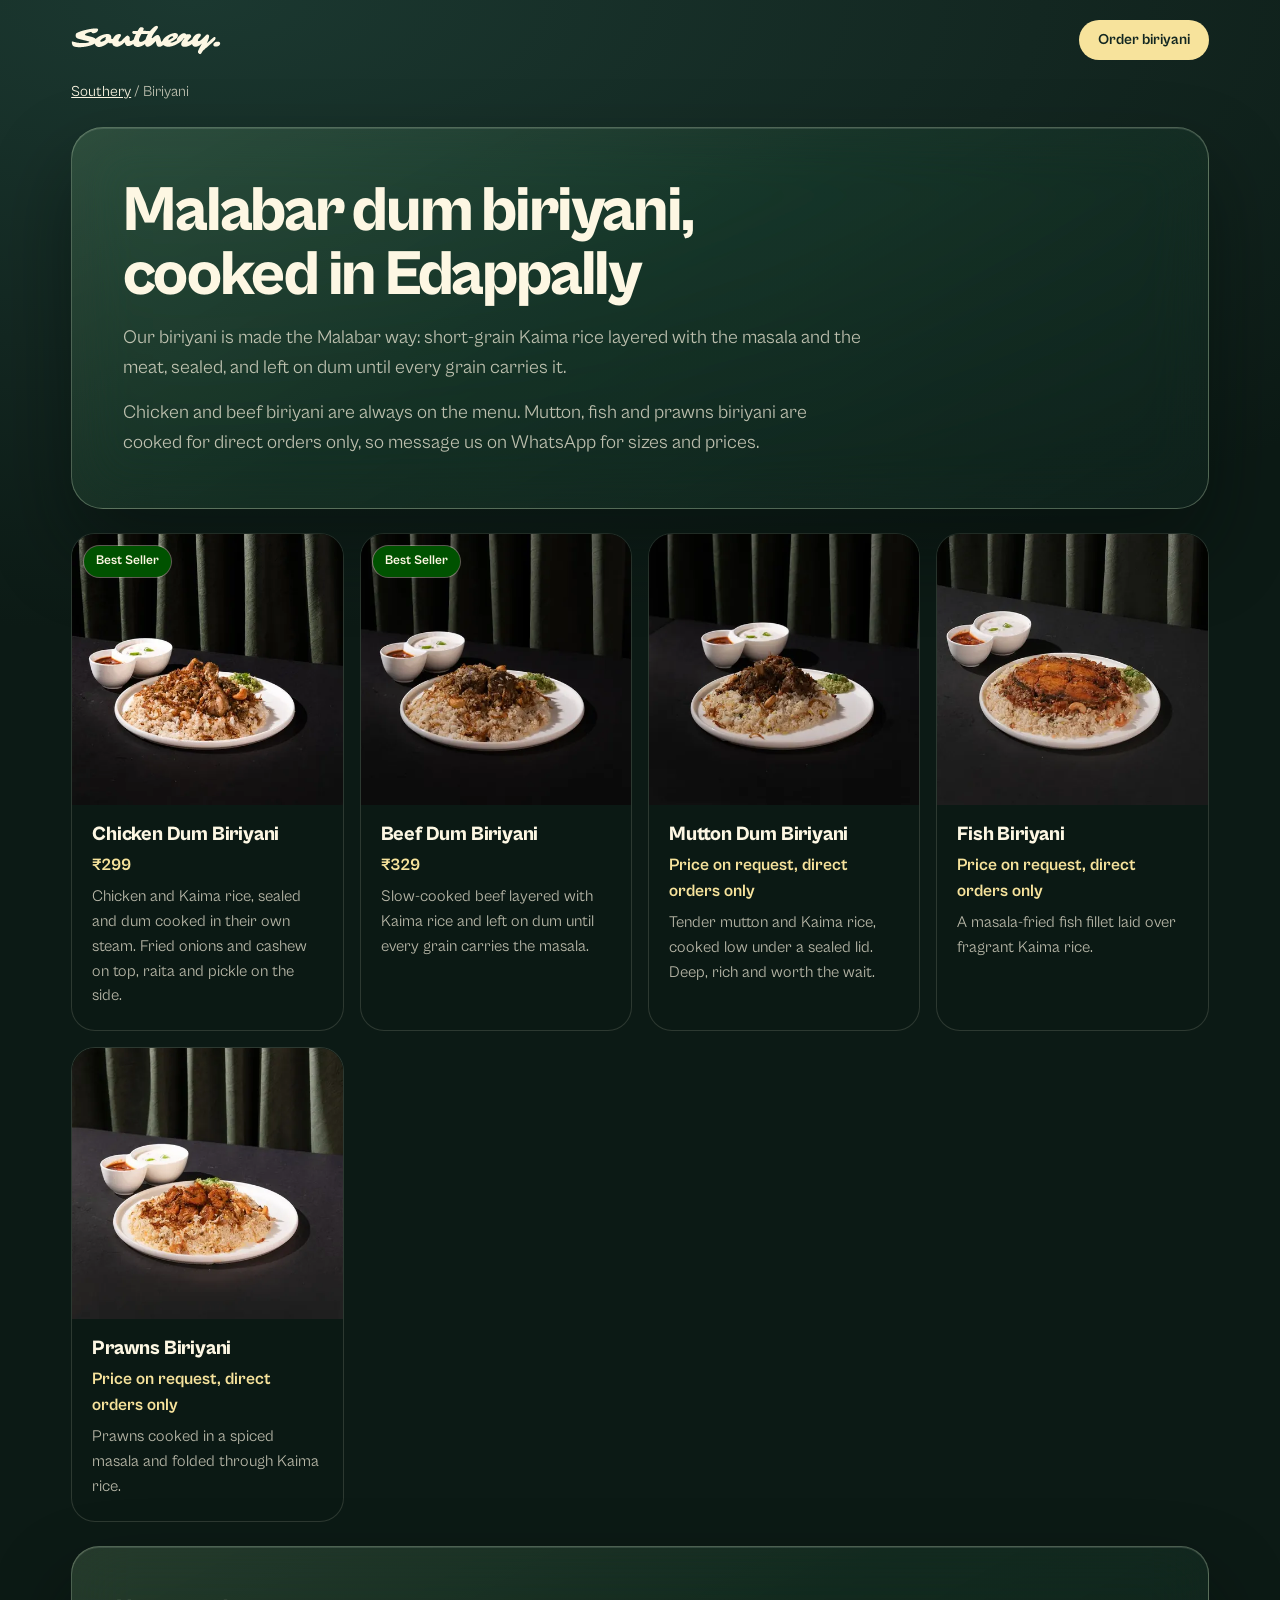
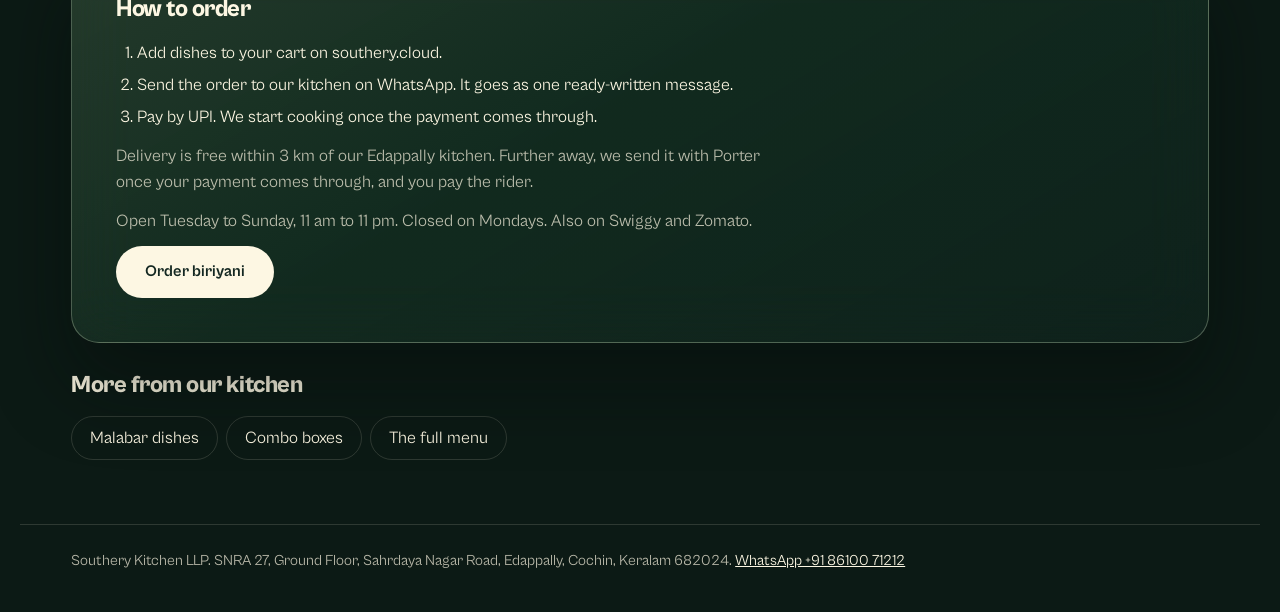
==== biriyani.html @ 9741d731 "Add dish pages for search: /biriyani, /malabar-dishes, /combo-boxes Static pages built by scripts/me" ====
<!doctype html>
<!-- Built by scripts/menu-snapshot.js from app.js and scripts/pages.js. Edit those, not this file. -->
<html lang="en">
<head>
<meta charset="utf-8">
<meta name="viewport" content="width=device-width, initial-scale=1, viewport-fit=cover">
<title>Malabar dum biriyani in Edappally, Kochi — Southery</title>
<meta name="description" content="Chicken and beef dum biriyani on Kaima rice, with mutton, fish and prawns biriyani on direct orders. Cooked in our Edappally kitchen and delivered across Kochi.">
<link rel="canonical" href="https://southery.cloud/biriyani">
<meta name="theme-color" content="#132721">
<link rel="icon" href="/favicon.svg" type="image/svg+xml">
<link rel="manifest" href="/manifest.webmanifest">
<meta property="og:type" content="website">
<meta property="og:site_name" content="Southery">
<meta property="og:locale" content="en_IN">
<meta property="og:url" content="https://southery.cloud/biriyani">
<meta property="og:title" content="Malabar dum biriyani, cooked in Edappally — Southery">
<meta property="og:description" content="Chicken and beef dum biriyani on Kaima rice, with mutton, fish and prawns biriyani on direct orders. Cooked in our Edappally kitchen and delivered across Kochi.">
<meta property="og:image" content="https://southery.cloud/assets/photos/og-southery.jpg">
<meta name="twitter:card" content="summary_large_image">
<link rel="preload" href="/assets/fonts/cabinet-800.woff2" as="font" type="font/woff2" crossorigin>
<link rel="stylesheet" href="/styles.css">
<script type="application/ld+json">{"@context":"https://schema.org","@type":"BreadcrumbList","itemListElement":[{"@type":"ListItem","position":1,"name":"Southery","item":"https://southery.cloud/"},{"@type":"ListItem","position":2,"name":"Biriyani","item":"https://southery.cloud/biriyani"}]}</script>
<script type="application/ld+json">{"@context":"https://schema.org","@type":"MenuSection","name":"Biriyani","url":"https://southery.cloud/biriyani","isPartOf":{"@type":"Menu","@id":"https://southery.cloud/#southery-menu"},"hasMenuItem":[{"@type":"MenuItem","name":"Chicken Dum Biriyani","description":"Chicken and Kaima rice, sealed and dum cooked in their own steam. Fried onions and cashew on top, raita and pickle on the side.","url":"https://southery.cloud/biriyani#chicken-dum-biriyani","offers":{"@type":"Offer","price":"299","priceCurrency":"INR"},"image":"https://southery.cloud/assets/photos/chicken-dum-biriyani.jpg"},{"@type":"MenuItem","name":"Beef Dum Biriyani","description":"Slow-cooked beef layered with Kaima rice and left on dum until every grain carries the masala.","url":"https://southery.cloud/biriyani#beef-dum-biriyani","offers":{"@type":"Offer","price":"329","priceCurrency":"INR"},"image":"https://southery.cloud/assets/photos/beef-dum-biriyani.jpg"},{"@type":"MenuItem","name":"Mutton Dum Biriyani","description":"Tender mutton and Kaima rice, cooked low under a sealed lid. Deep, rich and worth the wait.","url":"https://southery.cloud/biriyani#mutton-dum-biriyani","image":"https://southery.cloud/assets/photos/mutton-dum-biriyani.jpg"},{"@type":"MenuItem","name":"Fish Biriyani","description":"A masala-fried fish fillet laid over fragrant Kaima rice.","url":"https://southery.cloud/biriyani#fish-biriyani","image":"https://southery.cloud/assets/photos/fish-biriyani.jpg"},{"@type":"MenuItem","name":"Prawns Biriyani","description":"Prawns cooked in a spiced masala and folded through Kaima rice.","url":"https://southery.cloud/biriyani#prawns-biriyani","image":"https://southery.cloud/assets/photos/prawns-biriyani.jpg"}]}</script>
</head>
<body class="dp">
<a class="skip" href="#dishes">Skip to the dishes</a>
<header class="dp-top wrap"><a href="/" class="dp-top__logo"><img src="/assets/logo/southery-script-ivory.svg" alt="Southery home" width="150" height="30"></a><a class="btn btn--gold btn--sm" href="/#menu-biriyani">Order biriyani</a></header>
<main class="wrap dp-main">
<nav class="dp-crumbs" aria-label="Breadcrumb"><a href="/">Southery</a> <span aria-hidden="true">/</span> <span aria-current="page">Biriyani</span></nav>
<section class="pane dp-intro" aria-labelledby="dp-title"><h1 id="dp-title" class="h2">Malabar dum biriyani, cooked in Edappally</h1><p>Our biriyani is made the Malabar way: short-grain Kaima rice layered with the masala and the meat, sealed, and left on dum until every grain carries it.</p><p>Chicken and beef biriyani are always on the menu. Mutton, fish and prawns biriyani are cooked for direct orders only, so message us on WhatsApp for sizes and prices.</p></section>
<section id="dishes" class="dp-dishes" aria-label="Biriyani">
<article class="dp-dish" id="chicken-dum-biriyani"><div class="dp-dish__photo"><picture><source type="image/webp" srcset="/assets/photos/chicken-dum-biriyani-480.webp 480w, /assets/photos/chicken-dum-biriyani-720.webp 720w" sizes="(max-width: 560px) 92vw, 360px"><img src="/assets/photos/chicken-dum-biriyani.jpg" alt="Chicken Dum Biriyani" width="720" height="720" decoding="async"></picture><span class="dish__tag dish__tag--best">Best Seller</span></div><div class="dp-dish__body"><h3>Chicken Dum Biriyani</h3><p class="dp-dish__price">₹299</p><p>Chicken and Kaima rice, sealed and dum cooked in their own steam. Fried onions and cashew on top, raita and pickle on the side.</p></div></article>
<article class="dp-dish" id="beef-dum-biriyani"><div class="dp-dish__photo"><picture><source type="image/webp" srcset="/assets/photos/beef-dum-biriyani-480.webp 480w, /assets/photos/beef-dum-biriyani-720.webp 720w" sizes="(max-width: 560px) 92vw, 360px"><img src="/assets/photos/beef-dum-biriyani.jpg" alt="Beef Dum Biriyani" width="720" height="720" decoding="async"></picture><span class="dish__tag dish__tag--best">Best Seller</span></div><div class="dp-dish__body"><h3>Beef Dum Biriyani</h3><p class="dp-dish__price">₹329</p><p>Slow-cooked beef layered with Kaima rice and left on dum until every grain carries the masala.</p></div></article>
<article class="dp-dish" id="mutton-dum-biriyani"><div class="dp-dish__photo"><picture><source type="image/webp" srcset="/assets/photos/mutton-dum-biriyani-480.webp 480w, /assets/photos/mutton-dum-biriyani-720.webp 720w" sizes="(max-width: 560px) 92vw, 360px"><img src="/assets/photos/mutton-dum-biriyani.jpg" alt="Mutton Dum Biriyani" width="720" height="720" decoding="async"></picture></div><div class="dp-dish__body"><h3>Mutton Dum Biriyani</h3><p class="dp-dish__price">Price on request, direct orders only</p><p>Tender mutton and Kaima rice, cooked low under a sealed lid. Deep, rich and worth the wait.</p></div></article>
<article class="dp-dish" id="fish-biriyani"><div class="dp-dish__photo"><picture><source type="image/webp" srcset="/assets/photos/fish-biriyani-480.webp 480w, /assets/photos/fish-biriyani-720.webp 720w" sizes="(max-width: 560px) 92vw, 360px"><img src="/assets/photos/fish-biriyani.jpg" alt="Fish Biriyani" width="720" height="720" loading="lazy" decoding="async"></picture></div><div class="dp-dish__body"><h3>Fish Biriyani</h3><p class="dp-dish__price">Price on request, direct orders only</p><p>A masala-fried fish fillet laid over fragrant Kaima rice.</p></div></article>
<article class="dp-dish" id="prawns-biriyani"><div class="dp-dish__photo"><picture><source type="image/webp" srcset="/assets/photos/prawns-biriyani-480.webp 480w, /assets/photos/prawns-biriyani-720.webp 720w" sizes="(max-width: 560px) 92vw, 360px"><img src="/assets/photos/prawns-biriyani.jpg" alt="Prawns Biriyani" width="720" height="720" loading="lazy" decoding="async"></picture></div><div class="dp-dish__body"><h3>Prawns Biriyani</h3><p class="dp-dish__price">Price on request, direct orders only</p><p>Prawns cooked in a spiced masala and folded through Kaima rice.</p></div></article>
</section>
<section class="pane dp-how" aria-labelledby="how-title"><h2 id="how-title">How to order</h2><ol><li>Add dishes to your cart on southery.cloud.</li><li>Send the order to our kitchen on WhatsApp. It goes as one ready-written message.</li><li>Pay by UPI. We start cooking once the payment comes through.</li></ol><p>Delivery is free within 3 km of our Edappally kitchen. Further away, we send it with Porter once your payment comes through, and you pay the rider.</p><p>Open Tuesday to Sunday, 11 am to 11 pm. Closed on Mondays. Also on Swiggy and Zomato.</p><a class="btn btn--ivory" href="/#menu-biriyani">Order biriyani</a></section>
<nav class="dp-more" aria-label="More from the menu"><h2>More from our kitchen</h2><ul><li><a href="/malabar-dishes">Malabar dishes</a></li><li><a href="/combo-boxes">Combo boxes</a></li><li><a href="/#menu">The full menu</a></li></ul></nav>
</main>
<footer class="dp-foot wrap"><p>Southery Kitchen LLP. SNRA 27, Ground Floor, Sahrdaya Nagar Road, Edappally, Cochin, Keralam 682024. <a href="https://wa.me/918610071212">WhatsApp +91 86100 71212</a></p></footer>
</body>
</html>
---- styles.css ----
/* Southery storefront. Brand: Malabar green (#132721) drawn from deep foliage.
   One family throughout: Cabinet Grotesk. */
@font-face { font-family: "Cabinet Grotesk"; src: url(/assets/fonts/cabinet-400.woff2) format("woff2"); font-weight: 400; font-display: swap; }
@font-face { font-family: "Cabinet Grotesk"; src: url(/assets/fonts/cabinet-500.woff2) format("woff2"); font-weight: 500; font-display: swap; }
@font-face { font-family: "Cabinet Grotesk"; src: url(/assets/fonts/cabinet-700.woff2) format("woff2"); font-weight: 700; font-display: swap; }
@font-face { font-family: "Cabinet Grotesk"; src: url(/assets/fonts/cabinet-800.woff2) format("woff2"); font-weight: 800; font-display: swap; }

:root {
  --green: #132721;          /* Malabar green — the ground */
  --green-deep: #0c1a15;     /* shadow under leaves */
  --green-mid: #1b3830;      /* raised surfaces */
  --ivory: #fdf7e3;          /* type */
  --ivory-soft: rgba(253,247,227,0.72);
  --ivory-faint: rgba(253,247,227,0.14);
  --gold: #f7e39c;           /* one action per view */
  /* spice accents: hover and feedback only, never resting colours */
  --wa-green: #005200;       /* the one accent green: add, more, send on WhatsApp (ivory text) */
  --chilli: #C4340C;         /* red chilli: caution (remove, less, errors) */
  --turmeric: #F49A17;       /* reserved for pop-ups and campaigns; not used on the site yet */

  /* the glass: green light through frosted leaves */
  --glass: linear-gradient(150deg, rgba(150,190,140,0.20) 0%, rgba(40,78,56,0.30) 45%, rgba(19,39,33,0.55) 100%);
  --glass-solid: linear-gradient(150deg, rgba(60,100,72,0.55) 0%, rgba(19,39,33,0.90) 60%);
  --glass-rim: rgba(214,236,200,0.30);
  --glass-blur: 30px;

  --font: "Cabinet Grotesk", "Helvetica Neue", Arial, sans-serif;
  --gutter: clamp(16px, 4vw, 56px);
  --ease: cubic-bezier(.2,.7,.2,1);
}

*, *::before, *::after { box-sizing: border-box; }
html { scroll-behavior: smooth; -webkit-text-size-adjust: 100%; }
body { margin: 0; background: var(--green); color: var(--ivory); font-family: var(--font); font-size: 17px; line-height: 1.55; -webkit-font-smoothing: antialiased; }
img { display: block; max-width: 100%; }
a { color: inherit; }
h1, h2, h3, p, figure, ul, dl, dd, address { margin: 0; }
ul { padding: 0; list-style: none; }
address { font-style: normal; }
button { font: inherit; color: inherit; }
:focus-visible { outline: 2px solid var(--gold); outline-offset: 3px; border-radius: 6px; }
[hidden] { display: none !important; }
.skip { position: absolute; left: -9999px; top: 12px; z-index: 50; background: var(--ivory); color: var(--green); padding: 10px 18px; border-radius: 999px; }
.skip:focus { left: 12px; }
.wrap { width: 100%; max-width: 1240px; margin: 0 auto; padding: 0 var(--gutter); }
section[id] { scroll-margin-top: 24px; }

.h2 { font-weight: 800; font-size: clamp(36px, 5vw, 64px); line-height: 1; letter-spacing: -0.035em; }

/* ---------- Glass ---------- */
.pane {
  background: var(--glass);
  -webkit-backdrop-filter: blur(var(--glass-blur)) saturate(135%);
  backdrop-filter: blur(var(--glass-blur)) saturate(135%);
  border: 1px solid var(--glass-rim);
  border-radius: 32px;
  box-shadow: 0 40px 80px rgba(4,12,9,0.45), inset 0 1px 0 rgba(255,255,255,0.12);
}

/* Foliage layers */
.hero__leaves, .story__leaves, .promise__leaves { position: absolute; inset: 0; z-index: -1; display: flex; background: var(--green-deep); overflow: hidden; }
.hero__leaves i, .story__leaves i, .promise__leaves i { flex: 1; background-size: cover; background-position: center; }
/* two portrait photos side by side; a soft band hides the seam behind the glass */
.hero__leaves::before, .story__leaves::before, .promise__leaves::before { content: ""; position: absolute; inset: 0; background: linear-gradient(90deg, transparent 42%, rgba(12,26,21,0.55) 50%, transparent 58%); }
.hero__leaves::after, .story__leaves::after, .promise__leaves::after { content: ""; position: absolute; inset: 0; background: radial-gradient(120% 90% at 50% 50%, rgba(12,26,21,0) 40%, rgba(12,26,21,0.55) 100%); }

/* ---------- Buttons ---------- */
.btn { display: inline-flex; align-items: center; justify-content: center; height: 52px; padding: 0 28px; border-radius: 999px; border: 1px solid transparent; font-weight: 500; font-size: 16px; text-decoration: none; white-space: nowrap; cursor: pointer; transition: background-color .2s ease, border-color .2s ease, color .2s ease; }
.btn--sm { height: 40px; padding: 0 18px; font-size: 15px; }
.btn--block { width: 100%; }
.btn--gold { background: var(--gold); color: var(--green); font-weight: 700; }
.btn--gold:hover { background: var(--ivory); }
.btn--gold:disabled { opacity: .4; cursor: not-allowed; }
.btn--ivory { background: var(--ivory); color: var(--green); font-weight: 700; }
.btn--ivory:hover { background: var(--gold); }
.btn--ghost { background: rgba(253,247,227,0.06); border-color: rgba(253,247,227,0.45); color: var(--ivory); }
.btn--ghost:hover { background: rgba(253,247,227,0.14); border-color: var(--ivory); }

/* ---------- Hero ---------- */
.hero { position: relative; isolation: isolate; min-height: 100svh; padding: clamp(16px, 4vw, 56px); display: flex; overflow: hidden; }
.hero__leaves { transform: scale(1.06); animation: settle 1.8s var(--ease) forwards; }
.hero__pane { position: relative; width: 100%; max-width: 1320px; margin: auto; min-height: min(780px, calc(100svh - 2 * clamp(16px, 4vw, 56px))); display: flex; flex-direction: column; padding: clamp(20px, 3vw, 40px) clamp(20px, 3.4vw, 48px); opacity: 0; animation: pane-in 1.2s .35s var(--ease) forwards; }

.nav { display: flex; align-items: center; gap: 36px; }
.nav__logo img { height: 34px; width: auto; }
.nav__links { display: flex; gap: 30px; margin-left: auto; }
.nav__links a { text-decoration: none; font-size: 15px; font-weight: 500; color: var(--ivory-soft); transition: color .2s; }
.nav__links a:hover { color: var(--ivory); }
.cart-btn { display: inline-flex; align-items: center; gap: 10px; height: 42px; padding: 0 8px 0 18px; border-radius: 999px; border: 1px solid rgba(253,247,227,0.4); background: rgba(253,247,227,0.06); cursor: pointer; font-size: 15px; font-weight: 500; }
.cart-btn:hover { border-color: var(--ivory); }
/* Background music toggle: red with a muted speaker when off, green with moving bars when on */
.music-btn { position: relative; flex: none; display: inline-flex; align-items: center; justify-content: center; width: 42px; height: 42px; border-radius: 50%; border: 1px solid rgba(253,247,227,0.35); background: var(--chilli); color: var(--ivory); cursor: pointer; transition: background-color .25s; }
.music-btn[aria-pressed="true"] { background: var(--wa-green); }
.music-btn:hover { border-color: var(--ivory); }
.music-btn + .cart-btn { margin-left: -26px; }
.music-btn__mute { width: 20px; height: 20px; }
.music-btn__bars { display: none; align-items: flex-end; gap: 2px; height: 14px; }
.music-btn[aria-pressed="true"] .music-btn__mute { display: none; }
.music-btn[aria-pressed="true"] .music-btn__bars { display: flex; }
.music-btn__bars i { width: 2px; height: 6px; border-radius: 1px; background: currentColor; }
.music-btn__bars i:nth-child(2) { height: 11px; } .music-btn__bars i:nth-child(3) { height: 8px; } .music-btn__bars i:nth-child(4) { height: 13px; }
.music-btn.is-playing .music-btn__bars i { animation: eq 1.1s ease-in-out infinite alternate; }
.music-btn.is-playing .music-btn__bars i:nth-child(2) { animation-delay: -.35s; animation-duration: .9s; }
.music-btn.is-playing .music-btn__bars i:nth-child(3) { animation-delay: -.7s; animation-duration: 1.3s; }
.music-btn.is-playing .music-btn__bars i:nth-child(4) { animation-delay: -.2s; animation-duration: 1s; }
@keyframes eq { from { height: 3px; } to { height: 14px; } }
@media (prefers-reduced-motion: reduce) { .music-btn.is-playing .music-btn__bars i { animation: none; height: 10px; } }
.cart-btn__short { display: none; }
.cart-count { min-width: 28px; height: 28px; padding: 0 8px; display: inline-grid; place-items: center; border-radius: 999px; background: var(--gold); color: var(--green); font-size: 13px; font-weight: 800; }

.hero__body { flex: 1; display: grid; grid-template-columns: minmax(260px, 0.82fr) 1.18fr; gap: clamp(28px, 5vw, 72px); align-items: center; padding: clamp(28px, 4vw, 56px) 0; }
.hero__inset { aspect-ratio: 4 / 5; border-radius: 24px; overflow: hidden; border: 1px solid var(--glass-rim); box-shadow: 0 30px 60px rgba(4,12,9,0.4); }
.hero__inset picture { display: contents; }
.hero__inset img { width: 100%; height: 100%; object-fit: cover; object-position: 50% 50%; }
.hero__eyebrow { display: flex; align-items: center; gap: 14px; margin-bottom: clamp(18px, 2vw, 26px); font-size: 13px; font-weight: 500; letter-spacing: 0.22em; text-transform: uppercase; color: var(--gold); }
.hero__eyebrow::before { content: ""; width: 36px; height: 1px; background: currentColor; opacity: .7; }
.hero__title { font-weight: 400; font-size: clamp(42px, 5.2vw, 76px); line-height: 1.02; letter-spacing: -0.035em; }
.hero__title b { font-weight: 800; letter-spacing: -0.045em; }
.hero__title span { color: var(--ivory-soft); }
.hero__lede { margin: clamp(20px, 2.4vw, 32px) 0 clamp(28px, 3vw, 40px); max-width: 44ch; font-size: clamp(17px, 1.4vw, 19px); line-height: 1.6; color: var(--ivory-soft); }
.hero__actions { display: flex; flex-wrap: wrap; gap: 12px; }
.hero__foot { display: flex; justify-content: space-between; gap: 16px; padding-top: 20px; border-top: 1px solid var(--ivory-faint); font-size: 14px; color: var(--ivory-soft); }

@keyframes settle { to { transform: scale(1); } }
@keyframes pane-in { from { opacity: 0; transform: translateY(14px); } to { opacity: 1; transform: none; } }

/* ---------- Founder card ---------- */
.story { position: relative; isolation: isolate; overflow: hidden; padding: clamp(80px, 12vw, 160px) var(--gutter); display: flex; }
.story__card { width: 100%; max-width: 640px; margin-left: max(0px, calc((100% - 1240px) / 2 + 0px)); padding: clamp(28px, 4vw, 48px); }
.founder { display: flex; align-items: center; gap: 16px; }
.founder img { width: 64px; height: 64px; border-radius: 50%; object-fit: cover; border: 2px solid rgba(253,247,227,0.5); }
.founder__name { font-size: 24px; font-weight: 800; letter-spacing: -0.01em; line-height: 1.1; }
.founder__role { font-size: 15px; color: var(--ivory-soft); }
.story__title { margin: 28px 0 20px; font-weight: 800; font-size: clamp(28px, 3.2vw, 40px); line-height: 1.08; letter-spacing: -0.03em; }
.story__text { display: grid; gap: 14px; font-size: 17px; line-height: 1.6; color: var(--ivory-soft); }
.story__actions { display: flex; flex-wrap: wrap; gap: 10px; margin-top: 28px; }

/* ---------- Store ---------- */
.store { padding: clamp(80px, 10vw, 140px) 0 clamp(64px, 8vw, 112px); background: linear-gradient(180deg, var(--green-deep) 0%, var(--green) 260px); }
.store__head { display: grid; grid-template-columns: 1fr 1fr; gap: 24px 48px; align-items: end; margin-bottom: 40px; }
.store__intro { max-width: 46ch; color: var(--ivory-soft); justify-self: end; }
.store__pay-less { color: var(--ivory); font-weight: 700; }
.tabs { position: sticky; top: 12px; z-index: 10; display: flex; gap: 6px; width: max-content; max-width: 100%; overflow-x: auto; padding: 6px; margin-bottom: 32px; border-radius: 999px; background: rgba(19,39,33,0.78); -webkit-backdrop-filter: blur(20px); backdrop-filter: blur(20px); border: 1px solid var(--ivory-faint); scrollbar-width: none; }
.tabs::-webkit-scrollbar { display: none; }
.tab { flex: none; height: 42px; padding: 0 20px; border-radius: 999px; border: 0; background: transparent; color: var(--ivory-soft); font-weight: 500; font-size: 15px; cursor: pointer; transition: background-color .2s, color .2s; }
.tab:hover { color: var(--ivory); }
.tab[aria-selected="true"] { background: var(--ivory); color: var(--green); font-weight: 700; }

.dishes { display: grid; grid-template-columns: repeat(3, 1fr); gap: 24px; }
.dish { display: flex; flex-direction: column; padding: 12px; border-radius: 28px; background: linear-gradient(180deg, rgba(27,56,48,0.9), rgba(19,39,33,0.9)); border: 1px solid var(--ivory-faint); }
.dish__photo { position: relative; aspect-ratio: 1 / 1; border-radius: 20px; overflow: hidden; background: var(--green-deep); }
.dish__photo img { width: 100%; height: 100%; object-fit: cover; }
.dish__tag { position: absolute; top: 12px; left: 12px; padding: 5px 12px; border-radius: 999px; background: var(--gold); color: var(--green); font-size: 13px; font-weight: 700; }
.dish__tag--best { background: var(--wa-green); color: var(--ivory); box-shadow: 0 0 0 1px rgba(253,247,227,0.35); }
.dish__info { flex: 1; padding: 20px 10px 0; }
.dish__info h3 { font-size: 21px; font-weight: 700; line-height: 1.2; letter-spacing: -0.01em; }
.dish__info p { margin-top: 8px; font-size: 15px; line-height: 1.55; color: var(--ivory-soft); }
.dish__buy { display: flex; align-items: center; justify-content: space-between; gap: 12px; padding: 20px 10px 8px; }
.dish__price { font-size: 20px; font-weight: 800; letter-spacing: -0.01em; }
.dish__price:empty { display: none; }

.stepper { display: inline-flex; align-items: center; gap: 4px; height: 40px; padding: 0 4px; border-radius: 999px; background: var(--ivory); color: var(--green); }
.stepper button { width: 32px; height: 32px; border: 0; border-radius: 50%; background: transparent; color: var(--green); font-size: 20px; line-height: 1; cursor: pointer; }
.stepper button:hover { background: rgba(19,39,33,0.08); }
.stepper b { min-width: 20px; text-align: center; font-size: 15px; }
.store__alt { margin-top: 40px; color: var(--ivory-soft); }
.store__alt a { color: var(--ivory); text-underline-offset: 4px; }

/* ---------- Promise ---------- */
.promise { position: relative; isolation: isolate; overflow: hidden; padding: clamp(80px, 12vw, 160px) 0; }
.promise__pane { display: grid; grid-template-columns: 0.9fr 1.1fr; gap: clamp(32px, 5vw, 72px); padding: clamp(28px, 4.5vw, 64px); }
.promise__intro p { margin-top: 20px; max-width: 40ch; color: var(--ivory-soft); }
.promise__list { display: grid; grid-template-columns: 1fr 1fr; gap: 28px 36px; }
.promise__list dt { font-size: 24px; font-weight: 800; letter-spacing: -0.02em; padding-bottom: 10px; margin-bottom: 10px; border-bottom: 1px solid var(--glass-rim); }
.promise__list dd { font-size: 15px; line-height: 1.6; color: var(--ivory-soft); }

/* ---------- Visit ---------- */
.visit { padding: clamp(80px, 10vw, 140px) 0; }
.visit__grid { display: grid; grid-template-columns: 1fr 1fr; gap: 48px; align-items: start; }
.visit__address { margin-top: 24px; font-size: clamp(19px, 1.8vw, 22px); line-height: 1.5; color: var(--ivory-soft); }
.visit__ways { border-top: 1px solid var(--ivory-faint); }
.visit__ways a { display: flex; justify-content: space-between; align-items: baseline; gap: 16px; padding: 22px 4px; border-bottom: 1px solid var(--ivory-faint); text-decoration: none; transition: padding .25s var(--ease), color .2s; }
.visit__ways a:hover { padding-left: 12px; color: var(--gold); }
.visit__ways span { font-size: clamp(22px, 2.4vw, 30px); font-weight: 800; letter-spacing: -0.02em; }
.visit__ways small { font-size: 15px; color: var(--ivory-soft); }

/* ---------- Footer ---------- */
.footer { padding: 48px 0 56px; border-top: 1px solid var(--ivory-faint); }
.footer__inner { display: grid; grid-template-columns: auto 1fr auto; align-items: center; gap: 16px 48px; }
.footer__inner img { height: 34px; width: auto; }
.footer__line { color: var(--ivory-soft); }
.footer__links { display: flex; gap: 28px; }
.footer__links a { text-decoration: none; font-weight: 500; }
.footer__links a:hover { color: var(--gold); }
.footer__legal { grid-column: 1 / -1; font-size: 13px; color: var(--ivory-soft); }

/* ---------- Floating cart + drawer ---------- */
.cart-float { position: fixed; z-index: 30; right: clamp(12px, 3vw, 32px); bottom: clamp(12px, 3vw, 32px); display: flex; align-items: center; gap: 16px; padding: 8px 8px 8px 22px; border-radius: 999px; background: var(--glass-solid); cursor: pointer; font-size: 15px; }
.cart-float__total { font-weight: 800; font-size: 17px; }
.cart-float__go { height: 44px; padding: 0 20px; display: inline-flex; align-items: center; border-radius: 999px; background: var(--gold); color: var(--green); font-weight: 700; }

.drawer { position: fixed; inset: 0; z-index: 40; }
.drawer__scrim { position: absolute; inset: 0; background: rgba(6,14,11,0.55); opacity: 0; transition: opacity .25s; }
.drawer__panel { position: absolute; top: 12px; right: 12px; bottom: 12px; width: min(440px, calc(100% - 24px)); display: flex; flex-direction: column; background: var(--glass-solid); border-radius: 28px; transform: translateX(24px); opacity: 0; transition: transform .3s var(--ease), opacity .25s; }
.drawer.is-open .drawer__scrim { opacity: 1; }
.drawer.is-open .drawer__panel { transform: none; opacity: 1; }
.drawer__head { display: flex; align-items: center; justify-content: space-between; padding: 24px 24px 12px; }
.drawer__head h2 { font-size: 28px; font-weight: 800; letter-spacing: -0.02em; }
.icon-btn { width: 40px; height: 40px; border-radius: 50%; border: 1px solid var(--ivory-faint); background: transparent; font-size: 22px; line-height: 1; cursor: pointer; }
.icon-btn:hover { border-color: var(--ivory); }
.drawer__body { flex: 1; overflow-y: auto; padding: 8px 24px 16px; }
.drawer__empty { color: var(--ivory-soft); padding: 24px 0; }
.drawer__notice { margin: 0 0 16px; padding: 12px 14px; border-radius: 12px; background: rgba(196,52,12,0.18); border-left: 3px solid var(--chilli); color: var(--ivory); font-size: 15px; line-height: 1.5; }
.drawer__notice b { display: block; font-weight: 700; }
.drawer__notice:focus { outline: none; }
.sent__mark--wa svg { width: 30px; height: 30px; }
.sent__choices { display: grid; gap: 12px; margin: 28px auto 0; max-width: 320px; }
.sent__choices .btn { margin-top: 0; }
.drawer__link { color: var(--ivory); font-weight: 500; text-decoration: underline; text-decoration-color: var(--gold); text-underline-offset: 4px; text-decoration-thickness: 1.5px; }
.drawer__link:hover { color: var(--gold); }
#menu-title:focus { outline: none; }
.lines { display: grid; gap: 12px; }
.line { display: grid; grid-template-columns: 56px 1fr auto; gap: 14px; align-items: center; padding-bottom: 12px; border-bottom: 1px solid var(--ivory-faint); }
.line img { width: 56px; height: 56px; border-radius: 14px; object-fit: cover; }
.line p { font-weight: 700; font-size: 15px; line-height: 1.3; }
.line small { color: var(--ivory-soft); font-size: 13px; }
.line .stepper { height: 36px; }
.checkout { display: grid; gap: 14px; margin-top: 24px; }
.checkout label { display: grid; gap: 6px; font-size: 14px; font-weight: 500; }
.checkout label span { color: var(--ivory-soft); font-weight: 400; }
.checkout input, .checkout textarea { width: 100%; font: inherit; font-size: 16px; color: var(--ivory); background: rgba(253,247,227,0.06); border: 1px solid rgba(253,247,227,0.25); border-radius: 14px; padding: 12px 14px; resize: vertical; }
.checkout input::placeholder { color: rgba(253,247,227,0.4); }
.checkout input:focus, .checkout textarea:focus { outline: none; border-color: var(--gold); }
.checkout__error { color: var(--gold); font-size: 14px; }
.drawer__foot { padding: 16px 24px 24px; border-top: 1px solid var(--ivory-faint); }
.drawer__total { display: flex; justify-content: space-between; align-items: baseline; font-size: 17px; }
.drawer__total b { font-size: 26px; font-weight: 800; }
.drawer__fine { margin: 4px 0 16px; font-size: 13px; color: var(--ivory-soft); }

/* ---------- Responsive ---------- */
@media (max-width: 1024px) {
  .dishes { grid-template-columns: repeat(2, 1fr); }
  .promise__pane { grid-template-columns: 1fr; }
}
@media (max-width: 820px) {
  .nav__links { display: none; }
  .nav { justify-content: space-between; }
  .cart-btn .cart-btn__long { display: none; }
  .cart-btn .cart-btn__short { display: inline; }
  .cart-btn { gap: 8px; padding: 0 6px 0 16px; }
  .music-btn { margin-left: auto; }
  .hero { padding: 12px; min-height: 0; }
  .hero__pane { min-height: 0; border-radius: 26px; }
  .hero__body { grid-template-columns: 1fr; padding: 28px 0 24px; }
  .hero__inset { aspect-ratio: 4 / 3; order: 2; }
  .hero__foot { display: none; }
  .store__head { grid-template-columns: 1fr; }
  .store__intro { justify-self: start; }
  .visit__grid { grid-template-columns: 1fr; }
  .footer__inner { grid-template-columns: 1fr; }
  .story { padding: 64px 12px; }
}
@media (max-width: 560px) {
  .dishes { grid-template-columns: 1fr; gap: 12px; }
  .dish { display: grid; grid-template-columns: 112px 1fr; grid-template-rows: auto auto; column-gap: 14px; padding: 10px; border-radius: 22px; }
  .dish__photo { grid-row: 1 / span 2; aspect-ratio: auto; height: 100%; min-height: 132px; border-radius: 16px; }
  .dish__tag { top: 8px; left: 8px; font-size: 11px; padding: 3px 8px; }
  .dish__info { padding: 4px 4px 0 0; }
  .dish__info h3 { font-size: 17px; }
  .dish__info p { font-size: 13px; margin-top: 4px; display: -webkit-box; -webkit-line-clamp: 3; -webkit-box-orient: vertical; overflow: hidden; }
  .dish__buy { padding: 10px 4px 2px 0; flex-wrap: wrap; }
  .dish__price { font-size: 17px; }
  .dish__buy .btn--sm { height: 36px; padding: 0 14px; font-size: 14px; }
  .promise__list { grid-template-columns: 1fr; }
  .hero__actions .btn { flex: 1 1 auto; }
  .cart-float { left: 12px; right: 12px; justify-content: space-between; }
}
/* list rows: rice, drinks */
.menu-list { display: grid; grid-template-columns: repeat(2, 1fr); gap: 0 48px; padding: 8px 32px; border-radius: 28px; background: linear-gradient(180deg, rgba(27,56,48,0.9), rgba(19,39,33,0.9)); border: 1px solid var(--ivory-faint); }
.row { display: flex; align-items: center; justify-content: space-between; gap: 16px; padding: 22px 0; border-bottom: 1px solid var(--ivory-faint); }
.row:nth-last-child(-n+2) { border-bottom: 0; }
.row h3 { font-size: 19px; font-weight: 700; }
.row p { margin-top: 4px; font-size: 14px; color: var(--ivory-soft); }
.row__buy { display: flex; align-items: center; gap: 16px; flex-shrink: 0; }
.dish__photo--mark { display: grid; place-items: center; background: radial-gradient(circle at 50% 40%, var(--green-mid), var(--green-deep)); }
.dish__photo--mark img { width: 46%; height: auto; object-fit: contain; opacity: .9; }
.store__note { margin-top: 20px; font-size: 14px; color: var(--ivory-soft); }
.steps { display: grid; grid-template-columns: repeat(3, 1fr); gap: 24px; margin-top: 56px; }
.steps li { list-style: none; padding-top: 20px; border-top: 1px solid var(--ivory-faint); }
.steps b { display: block; font-size: 15px; color: var(--gold); font-weight: 700; }
.steps h3 { margin-top: 10px; font-size: 20px; font-weight: 700; }
.steps p { margin-top: 6px; font-size: 15px; line-height: 1.55; color: var(--ivory-soft); }
.cart-count.is-bump, .cart-float.is-bump { animation: bump .35s var(--ease); }
@keyframes bump { 40% { transform: scale(1.12); } }
.sent { text-align: center; padding: 40px 8px; }
.sent__mark { width: 64px; height: 64px; margin: 0 auto 20px; border-radius: 50%; display: grid; place-items: center; background: var(--gold); color: var(--green); font-size: 28px; font-weight: 800; }
.sent h3 { font-size: 26px; font-weight: 800; letter-spacing: -0.01em; }
.sent p { margin: 10px auto 0; max-width: 32ch; color: var(--ivory-soft); line-height: 1.55; }
.sent .btn { margin-top: 28px; }
@media (max-width: 820px) { .menu-list { grid-template-columns: 1fr; padding: 4px 20px; } .row:nth-last-child(2) { border-bottom: 1px solid var(--ivory-faint); } .steps { grid-template-columns: 1fr; gap: 16px; margin-top: 40px; } }
@media (max-width: 560px) {
  .hero__leaves i + i, .story__leaves i + i, .promise__leaves i + i { display: none; }
  .hero__leaves::before, .story__leaves::before, .promise__leaves::before { display: none; }
}

@media (prefers-reduced-motion: reduce) {
  html { scroll-behavior: auto; }
  .hero__leaves, .hero__pane { animation: none; transform: none; opacity: 1; }
  *, *::before, *::after { transition: none !important; }
}
.line__mark { width: 56px; height: 56px; border-radius: 14px; display: grid; place-items: center; background: var(--green-mid); flex-shrink: 0; } .line .line__mark img { width: 30px; height: 30px; border-radius: 0; object-fit: contain; }
/* blend the two foliage halves: the right photo overlaps and fades in */
.hero__leaves i + i, .story__leaves i + i, .promise__leaves i + i { margin-left: -14%; -webkit-mask-image: linear-gradient(90deg, transparent, #000 28%); mask-image: linear-gradient(90deg, transparent, #000 28%); }
.hero__leaves::before, .story__leaves::before, .promise__leaves::before { background: linear-gradient(90deg, transparent 38%, rgba(12,26,21,0.35) 50%, transparent 62%); }
.steps { padding: 0; }
@media (max-width: 560px) { .hero__leaves i + i, .story__leaves i + i, .promise__leaves i + i { display: none; } }
.cart-float { background: rgba(16,33,28,0.94); }
.sent h3, .story__title, .hero__title, .h2 { text-wrap: balance; }
.sent h3 { line-height: 1.2; }

/* ---------- Customisation sheet ---------- */
.dish__price small { display: block; margin-top: 2px; font-size: 12px; font-weight: 500; color: var(--ivory-soft); letter-spacing: 0; }
.dish__ctl { display: inline-flex; align-items: center; gap: 10px; }
.dish__count { font-size: 13px; color: var(--gold); white-space: nowrap; }
.btn--xs { height: 32px; padding: 0 14px; font-size: 14px; }
.stepper--sm { height: 32px; } .stepper--sm button { width: 26px; height: 26px; font-size: 17px; }
.sheet { position: fixed; inset: 0; z-index: 50; display: grid; place-items: center; padding: 16px; }
.sheet__scrim { position: absolute; inset: 0; background: rgba(6,14,11,0.6); opacity: 0; transition: opacity .25s; }
.sheet__panel { position: relative; width: min(520px, 100%); max-height: min(760px, calc(100svh - 32px)); display: flex; flex-direction: column; background: var(--glass-solid); border-radius: 28px; overflow: hidden; transform: translateY(16px); opacity: 0; transition: transform .3s var(--ease), opacity .25s; }
.sheet.is-open .sheet__scrim { opacity: 1; } .sheet.is-open .sheet__panel { transform: none; opacity: 1; }
.sheet__x { position: absolute; top: 14px; right: 14px; z-index: 2; background: rgba(12,26,21,0.7); color: var(--ivory); }
.sheet__scroll { overflow-y: auto; }
.sheet__photo { height: 220px; background: radial-gradient(circle at 50% 40%, var(--green-mid), var(--green-deep)); display: grid; place-items: center; }
.sheet__photo img { width: 100%; height: 100%; object-fit: cover; } .sheet__photo img.mark { width: 88px; height: auto; object-fit: contain; }
.sheet__head { padding: 22px 24px 4px; }
.sheet__head h2 { font-size: 24px; font-weight: 800; letter-spacing: -0.01em; }
.sheet__head p { margin-top: 6px; font-size: 15px; line-height: 1.55; color: var(--ivory-soft); }
.opt { border: 0; margin: 0; padding: 18px 24px 6px; }
.opt legend { display: flex; width: 100%; justify-content: space-between; align-items: baseline; padding: 0; margin-bottom: 6px; font-size: 16px; font-weight: 700; }
.opt legend span { font-size: 13px; font-weight: 400; color: var(--ivory-soft); }
.opt__row { display: flex; align-items: center; gap: 12px; min-height: 52px; padding: 6px 0; border-bottom: 1px solid var(--ivory-faint); cursor: pointer; }
.opt__row:last-child { border-bottom: 0; }
.opt__row input { width: 20px; height: 20px; accent-color: var(--gold); flex-shrink: 0; margin: 0; }
.opt__name { flex: 1; font-size: 15px; }
.opt__price { font-size: 14px; color: var(--ivory-soft); }
.opt__ctl { min-width: 84px; display: flex; justify-content: flex-end; }
.sheet__foot { display: flex; gap: 12px; align-items: center; padding: 16px 24px 20px; border-top: 1px solid var(--ivory-faint); }
.sheet__foot .stepper { height: 52px; }
.sheet__add { flex: 1; white-space: pre; }
@media (max-width: 560px) {
  .sheet { place-items: end stretch; padding: 0; }
  .sheet__panel { width: 100%; max-height: 92svh; border-radius: 28px 28px 0 0; transform: translateY(40px); }
  .sheet__photo { height: 180px; }
  .dish__ctl { flex-wrap: wrap; justify-content: flex-end; gap: 4px 10px; }
}

/* ---------- Delivery + payment ---------- */
.where { border: 0; margin: 0; padding: 0; display: grid; gap: 10px; }
.where legend { padding: 0; margin-bottom: 4px; font-size: 14px; font-weight: 500; }
.where__hint { font-size: 13px; line-height: 1.5; color: var(--ivory-soft); }
.where .btn { justify-self: start; }
.where__status { font-size: 14px; color: var(--gold); line-height: 1.5; }
.where__pick { display: flex; flex-wrap: wrap; gap: 8px; }
.checkout .where__pick label { display: inline-flex; align-items: center; gap: 8px; padding: 8px 14px; border: 1px solid rgba(253,247,227,0.25); border-radius: 999px; font-size: 14px; cursor: pointer; }
.checkout .where__pick label:has(input:checked) { border-color: var(--gold); background: rgba(247,227,156,0.1); }
.checkout .where__pick input { width: 16px; height: 16px; padding: 0; margin: 0; accent-color: var(--gold); }
.drawer__row { display: flex; justify-content: space-between; font-size: 14px; color: var(--ivory-soft); margin-bottom: 6px; }
.line__opts { display: block; color: var(--gold) !important; }
.pay { margin-top: 24px; display: grid; gap: 16px; justify-items: center; }
.pay .btn { margin-top: 0; }
.pay__qr { display: grid; justify-items: center; gap: 10px; }
.pay__code { width: 188px; height: 188px; padding: 10px; border-radius: 18px; background: #fff; }
.pay__code svg { width: 100%; height: 100%; display: block; }
.sent .pay p { margin: 0; font-size: 14px; text-wrap: balance; }
.pay__id { display: flex; align-items: center; gap: 10px; flex-wrap: wrap; justify-content: center; }
.pay__id b { color: var(--ivory); font-weight: 700; }
.sent .pay__ref { font-size: 13px; color: var(--ivory-soft); }
.sent h3:focus { outline: none; }
@media (hover: none) and (pointer: coarse) { .pay__app + .pay__qr .pay__code { width: 150px; height: 150px; } }
.sheet__photo { display: block; overflow: hidden; position: relative; flex-shrink: 0; }
.sheet__photo img { display: block; }
.sheet__photo img.mark { position: absolute; inset: 0; margin: auto; }
.sheet__panel { background: linear-gradient(160deg, #1d3b31 0%, #132721 55%); }
@media (hover: hover) and (pointer: fine) { .pay__app { display: none; } }
.stepper button:disabled { opacity: .3; cursor: not-allowed; }

/* ---------- Find the kitchen: two rows, map beside channels ---------- */
.visit__grid { grid-template-columns: 1fr 1fr; gap: 48px; align-items: stretch; }
.visit__intro .visit__address { margin-top: 24px; }
.visit__reviews { display: flex; gap: 20px; align-items: flex-start; padding: 28px; border-radius: 28px; background: linear-gradient(160deg, rgba(60,100,72,0.28), rgba(19,39,33,0.6)); border: 1px solid var(--ivory-faint); align-self: end; }
.visit__reviews h3 { font-size: 22px; font-weight: 800; letter-spacing: -0.01em; }
.visit__reviews p { margin-top: 8px; font-size: 15px; line-height: 1.55; color: var(--ivory-soft); max-width: 46ch; }
.visit__review-actions { display: flex; flex-wrap: wrap; gap: 10px; margin-top: 18px; }
.visit__map { margin: 0; aspect-ratio: 4 / 3; border-radius: 24px; overflow: hidden; border: 1px solid var(--ivory-faint); background: var(--green-mid); }
.visit__map iframe { width: 100%; height: 100%; border: 0; display: block; filter: invert(0.9) hue-rotate(180deg) saturate(0.8) brightness(0.95); }
.visit__directions { margin-top: 16px; }
.visit__ways { align-self: start; }
.visit__ways a { align-items: center; justify-content: flex-start; }
.visit__ways .visit__name { flex: 1; }
.app-icon { flex-shrink: 0; width: 48px; height: 48px; border-radius: 14px; display: grid; place-items: center; color: #fff; }
.app-icon svg { width: 26px; height: 26px; }
.app-icon--whatsapp { background: #25d366; }
.app-icon--call { background: #1e88e5; color: #fff; }
.app-icon--call svg { width: 22px; height: 22px; }
.app-icon--swiggy { background: #fc8019; }
.app-icon--zomato { background: #e23744; }
.app-icon--zomato svg { width: 32px; }
.app-icon--google { background: #fff; }
.footer__ig { display: inline-flex; align-items: center; gap: 10px; }
.footer__ig svg { width: 26px; height: 26px; border-radius: 7px; }
@media (max-width: 820px) {
  .visit__grid { grid-template-columns: 1fr; gap: 32px; }
  .visit__intro { order: 1; } .visit__where { order: 2; } .visit__ways { order: 3; } .visit__reviews { order: 4; }
  .visit__reviews { flex-direction: column; padding: 24px; }
  .app-icon { width: 42px; height: 42px; border-radius: 12px; } .app-icon svg { width: 22px; height: 22px; }
}

/* ---------- Floating Menu button (like the apps' ITEMS button) ---------- */
.menu-fab { position: fixed; z-index: 31; right: clamp(12px, 3vw, 32px); bottom: clamp(12px, 3vw, 32px); display: flex; flex-direction: column; align-items: flex-end; gap: 12px; transition: bottom .25s var(--ease); }
.menu-fab.has-cart { bottom: calc(clamp(12px, 3vw, 32px) + 76px); }
.menu-fab__btn { width: 72px; height: 72px; border-radius: 50%; border: 1px solid rgba(253,247,227,0.25); background: #0b1612; color: var(--ivory); display: grid; place-items: center; align-content: center; gap: 2px; cursor: pointer; box-shadow: 0 12px 30px rgba(0,0,0,0.45); font: inherit; }
.menu-fab__btn svg { width: 22px; height: 22px; }
.menu-fab__btn span { font-size: 12px; font-weight: 700; letter-spacing: .02em; }
.menu-fab__btn[aria-expanded="true"] { background: var(--ivory); color: var(--green); }
.menu-pop { width: 260px; padding: 10px; border-radius: 22px; background: linear-gradient(160deg, #1d3b31, #132721); }
.menu-pop ul { list-style: none; margin: 0; padding: 0; }
.menu-pop button { width: 100%; display: flex; justify-content: space-between; align-items: center; padding: 12px 14px; border: 0; border-radius: 14px; background: transparent; color: var(--ivory); font: inherit; font-size: 16px; cursor: pointer; text-align: left; }
.menu-pop button:hover, .menu-pop button:focus-visible { background: rgba(253,247,227,0.08); }
.menu-pop small { color: var(--ivory-soft); font-size: 14px; }
@media (max-width: 560px) { .menu-fab__btn { width: 64px; height: 64px; } .menu-fab.has-cart { bottom: calc(12px + 72px); } }
.footer { padding-bottom: 140px; }
.app-icon--zomato svg { width: 40px; height: 40px; }
@media (max-width: 820px) { .app-icon--zomato svg { width: 34px; height: 34px; } }
.dish__price--ask { font-size: 16px; font-weight: 700; }
@media (max-width: 560px) { .hero__eyebrow { gap: 10px; font-size: 12px; letter-spacing: 0.16em; } .hero__eyebrow::before { width: 22px; } }
.visit__landmark { display: inline-block; margin-top: 6px; font-size: 0.8em; color: var(--gold); }
@media (max-width: 560px) { .nav__logo img { height: 30px; } }

/* ---------- Google rating ---------- */
/* five stars as a mask; the gold layer is sized to the score (4.9 of 5) and sweeps in when seen */
.rating { display: flex; align-items: center; gap: 16px; margin-top: 14px; }
.rating__score { font-size: 46px; font-weight: 800; line-height: 1; letter-spacing: -0.03em; color: var(--ivory); }
.rating__meta { display: flex; flex-direction: column; gap: 6px; }
.rating__stars { position: relative; width: 130px; height: 24px; background: rgba(253,247,227,0.16); -webkit-mask: url("data:image/svg+xml,%3Csvg xmlns='http://www.w3.org/2000/svg' viewBox='0 0 24 22'%3E%3Cpath d='M12 1.5l3.1 6.6 7.2.9-5.3 5 1.4 7.1L12 17.6l-6.4 3.5L7 14l-5.3-5 7.2-.9z'/%3E%3C/svg%3E") 0 0 / 26px 24px repeat-x; mask: url("data:image/svg+xml,%3Csvg xmlns='http://www.w3.org/2000/svg' viewBox='0 0 24 22'%3E%3Cpath d='M12 1.5l3.1 6.6 7.2.9-5.3 5 1.4 7.1L12 17.6l-6.4 3.5L7 14l-5.3-5 7.2-.9z'/%3E%3C/svg%3E") 0 0 / 26px 24px repeat-x; }
.rating__stars::after { content: ""; position: absolute; inset: 0 auto 0 0; width: 97%; background: linear-gradient(90deg, #f7e39c, #f2c14e); transform-origin: left; transition: transform 1.4s var(--ease) .2s; }
.rating:not(.is-in) .rating__stars::after { transform: scaleX(0); }
.rating__count { font-size: 14px; color: var(--ivory-soft); }
@media (prefers-reduced-motion: reduce) { .rating__stars::after { transition: none; } .rating:not(.is-in) .rating__stars::after { transform: none; } }
.story__promise { font-weight: 700; color: var(--ivory); }
.hero__strong { font-weight: 700; color: var(--ivory); }

/* Phones and tablets: one portrait foliage photo per section instead of the desktop pair */
.leaves__m { display: none; }
@media (max-width: 1024px) {
  .hero__leaves i:not(.leaves__m), .story__leaves i:not(.leaves__m), .promise__leaves i:not(.leaves__m) { display: none; }
  .hero__leaves .leaves__m, .story__leaves .leaves__m, .promise__leaves .leaves__m { display: block; flex: 1; margin-left: 0; -webkit-mask-image: none; mask-image: none; }
  .hero__leaves::before, .story__leaves::before, .promise__leaves::before { display: none; }
  .hero__leaves .leaves__m { background-image: url(/assets/nature/hero-m.jpg); background-image: image-set(url(/assets/nature/hero-m.avif) type("image/avif"), url(/assets/nature/hero-m.webp) type("image/webp"), url(/assets/nature/hero-m.jpg) type("image/jpeg")); }
  .story.is-near .story__leaves .leaves__m { background-image: url(/assets/nature/story-m.jpg); background-image: image-set(url(/assets/nature/story-m.avif) type("image/avif"), url(/assets/nature/story-m.webp) type("image/webp"), url(/assets/nature/story-m.jpg) type("image/jpeg")); }
  .promise.is-near .promise__leaves .leaves__m { background-image: url(/assets/nature/promise-m2.jpg); background-image: image-set(url(/assets/nature/promise-m2.avif) type("image/avif"), url(/assets/nature/promise-m2.webp) type("image/webp"), url(/assets/nature/promise-m2.jpg) type("image/jpeg")); }
}

/* ---------- Spice accents (hover and feedback) ---------- */
.btn--ivory:active { background: var(--wa-green); color: var(--ivory); border-color: rgba(253,247,227,0.35); }
.stepper button:first-child:active:not(:disabled) { background: var(--chilli); color: var(--ivory); }
.stepper button:last-child:active:not(:disabled) { background: var(--wa-green); color: var(--ivory); }
@media (hover: hover) {
  .btn--ivory:hover { background: var(--wa-green); color: var(--ivory); border-color: rgba(253,247,227,0.35); }
  .stepper button:first-child:hover:not(:disabled) { background: var(--chilli); color: var(--ivory); }
  .stepper button:last-child:hover:not(:disabled) { background: var(--wa-green); color: var(--ivory); }
}
.checkout__error { color: var(--ivory); background: rgba(196,52,12,0.18); border-left: 3px solid var(--chilli); border-radius: 8px; padding: 10px 14px; }

/* WhatsApp send button: WhatsApp icon, and WhatsApp green on hover/tap once the cart has items */
.btn__wa-icon { width: 1.15em; height: 1.15em; margin: 0 0.35em 0 0.3em; flex-shrink: 0; }
.btn--wa:active:not(:disabled) { background: var(--wa-green); color: var(--ivory); border-color: rgba(253,247,227,0.35); }
@media (hover: hover) { .btn--wa:hover:not(:disabled) { background: var(--wa-green); color: var(--ivory); border-color: rgba(253,247,227,0.35); } }
/* Phones and tablets have no hover: once the cart has items, the send button is simply green */
@media (hover: none) { .btn--wa:not(:disabled) { background: var(--wa-green); color: var(--ivory); border-color: rgba(253,247,227,0.35); } }

/* Swiggy / Zomato rating chips beside the app names (update the numbers by hand from the apps) */
.visit__ways a:has(.rating-chip) .visit__name { flex: 0 0 auto; }
.visit__ways .rating-chip { display: inline-flex; align-items: center; gap: 10px; margin-right: auto; font-size: 15px; font-weight: 400; letter-spacing: 0; }
.visit__ways .rating-chip__score { display: inline-flex; align-items: center; gap: 4px; height: 30px; padding: 0 10px 0 12px; border-radius: 999px; background: var(--wa-green); color: var(--ivory); font-size: 16px; font-weight: 700; letter-spacing: 0; }
.visit__ways .rating-chip__score svg { width: 14px; height: 14px; }
.visit__ways .rating-chip__count { font-size: 14px; font-weight: 400; color: var(--ivory-soft); letter-spacing: 0; }
@media (max-width: 560px) {
  .visit__ways a:has(.rating-chip) small { display: none; }
  .visit__ways a:has(.rating-chip) .visit__name { flex: 1; }
  .visit__ways .rating-chip { gap: 8px; margin-right: 0; margin-left: auto; }
  .visit__ways .rating-chip__count { min-width: 4.9em; text-align: right; font-variant-numeric: tabular-nums; }
  .visit__ways .rating-chip__score { font-variant-numeric: tabular-nums; min-width: 66px; justify-content: center; }
}

/* ---------- First-visit greeting curtain ----------
   html.greet is set by the inline script in <head> on a first visit (no reduced motion).
   app.js steps through the words, then adds .greet-done to lift the curtain. */
.curtain { display: none; }
html.greet .curtain { position: fixed; inset: 0; z-index: 200; display: flex; align-items: center; justify-content: center; background: var(--green-deep); color: var(--ivory); touch-action: none; cursor: pointer; transform: translateY(0); transition: transform .55s cubic-bezier(.76,0,.24,1); animation: curtain-failsafe .55s cubic-bezier(.76,0,.24,1) 4s forwards; }
html.greet .curtain::after { content: ""; position: absolute; left: -10%; top: calc(100% - 9vh); width: 120%; height: 18vh; background: inherit; border-radius: 50%; }
html.greet.greet-done .curtain { transform: translateY(calc(-100% - 12vh)); }
@keyframes curtain-failsafe { to { transform: translateY(calc(-100% - 12vh)); } }
.curtain__word { position: relative; z-index: 2; display: flex; align-items: center; gap: 18px; font-size: clamp(30px, 8vw, 48px); font-weight: 500; letter-spacing: -0.02em; line-height: 1.2; white-space: nowrap; }
.curtain__word > * { display: none; }
.curtain__word > .is-on { display: block; }
.curtain__logo { width: min(58vw, 320px); height: auto; }
.curtain__text { height: clamp(44px, 11vw, 64px); width: auto; }
.curtain__text--ml { height: clamp(40px, 10vw, 58px); }
/* leaf photos behind the logo (step 1) and WebApp (step 3) slides */
.curtain__bg { position: absolute; inset: 0; z-index: 1; background: center / cover no-repeat; opacity: 0; transition: opacity .25s ease; }
.curtain__bg::after { content: ""; position: absolute; inset: 0; background: rgba(12, 26, 21, 0.45); }
html.greet .curtain__bg--logo { background-image: url(/assets/nature/curtain-logo.jpg); background-image: image-set(url(/assets/nature/curtain-logo.avif) type("image/avif"), url(/assets/nature/curtain-logo.webp) type("image/webp"), url(/assets/nature/curtain-logo.jpg) type("image/jpeg")); }
html.greet .curtain__bg--webapp { background-image: url(/assets/nature/curtain-webapp.jpg); background-image: image-set(url(/assets/nature/curtain-webapp.avif) type("image/avif"), url(/assets/nature/curtain-webapp.webp) type("image/webp"), url(/assets/nature/curtain-webapp.jpg) type("image/jpeg")); }
.curtain[data-step="1"] .curtain__bg--logo, .curtain[data-step="3"] .curtain__bg--webapp { opacity: 1; }
/* the hero entrance waits for the curtain to lift */
html.greet:not(.greet-done) .hero__leaves, html.greet:not(.greet-done) .hero__pane { animation-play-state: paused; }

/* "I've paid. Send the screenshot" on the payment step */
.pay__proof { width: 100%; display: grid; gap: 8px; }
.sent .pay__proof p { color: var(--ivory-soft); text-align: center; }

/* Plain menu written into the page for search engines and no-JavaScript visitors (scripts/menu-snapshot.js).
   app.js replaces it with the live tabs on load. */
.menu-snapshot { display: grid; gap: 12px; grid-column: 1 / -1; }
.menu-snapshot h3 { font-size: 20px; font-weight: 800; margin-top: 12px; }
.menu-snapshot ul { display: grid; gap: 8px; padding: 0; list-style: none; }
.menu-snapshot li { color: var(--ivory-soft); }
.menu-snapshot b { color: var(--ivory); font-weight: 700; }

/* Opening hours (visit section) and the closed note in the cart */
.visit__hours { margin-top: 18px; color: var(--ivory-soft); line-height: 1.5; }
.visit__hours b { color: var(--ivory); font-weight: 700; }
.visit__now { display: block; margin-top: 4px; }
.visit__now.is-open { color: var(--gold); }
.drawer__closed { margin: 0 0 10px; padding: 10px 12px; border-radius: 12px; border-left: 3px solid var(--gold); background: rgba(247,227,156,0.10); font-size: 14px; color: var(--ivory); }

/* Questions */
.faq { padding: clamp(40px, 6vw, 80px) 0 0; }
.faq__pane { padding: clamp(28px, 4vw, 48px); }
.faq__list { margin-top: 20px; display: grid; }
.faq details { border-top: 1px solid var(--ivory-faint); }
.faq details:last-child { border-bottom: 1px solid var(--ivory-faint); }
.faq summary { list-style: none; cursor: pointer; display: flex; justify-content: space-between; align-items: center; gap: 16px; padding: 18px 0; font-weight: 700; font-size: 18px; }
.faq summary::-webkit-details-marker { display: none; }
.faq summary::after { content: "+"; flex: none; width: 28px; height: 28px; border-radius: 50%; border: 1px solid var(--ivory-faint); display: grid; place-items: center; font-weight: 400; font-size: 18px; line-height: 1; }
.faq details[open] summary::after { content: "−"; }
.faq details p { padding: 0 44px 18px 0; color: var(--ivory-soft); max-width: 60ch; }
.faq summary:focus-visible { outline: 2px solid var(--gold); outline-offset: 4px; border-radius: 6px; }
@media (hover: hover) { .faq summary:hover::after { border-color: var(--ivory); } }

/* ---------- Dish pages (/biriyani, /malabar-dishes, /combo-boxes), built by scripts/menu-snapshot.js ---------- */
html:has(body.dp) { background: var(--green-deep); }
body.dp { min-height: 100vh; background: radial-gradient(120% 70% at 15% 0%, var(--green-mid) 0%, var(--green) 55%, var(--green-deep) 100%) fixed; }
.dp-top { display: flex; align-items: center; justify-content: space-between; gap: 16px; padding-top: 20px; padding-bottom: 20px; }
.dp-top__logo img { height: 30px; width: auto; display: block; }
.dp-main { display: grid; gap: 24px; padding-bottom: 64px; }
.dp-crumbs { font-size: 15px; color: var(--ivory-soft); }
.dp-crumbs a { color: var(--ivory); }
.dp-intro { padding: clamp(28px, 4vw, 56px); border-radius: 32px; }
.dp-intro h1 { max-width: 16ch; text-wrap: balance; }
.dp-intro p { margin-top: 16px; max-width: 62ch; color: var(--ivory-soft); font-size: clamp(17px, 1.6vw, 19px); }
.dp-dishes { display: grid; grid-template-columns: repeat(auto-fill, minmax(260px, 1fr)); gap: 16px; }
.dp-dish { display: grid; grid-template-rows: auto 1fr; border-radius: 24px; overflow: hidden; background: rgba(12,26,21,0.55); border: 1px solid var(--ivory-faint); }
.dp-dish__photo { position: relative; aspect-ratio: 1; background: var(--green-deep); }
.dp-dish__photo img { width: 100%; height: 100%; object-fit: cover; display: block; }
.dp-dish__body { padding: 18px 20px 22px; display: grid; gap: 6px; align-content: start; }
.dp-dish h3 { font-size: 20px; font-weight: 800; letter-spacing: -0.01em; line-height: 1.15; }
.dp-dish__price { font-weight: 700; color: var(--gold); }
.dp-dish__body p:last-child { color: var(--ivory-soft); font-size: 16px; }
.dp-how { padding: clamp(24px, 3.5vw, 44px); border-radius: 28px; display: grid; gap: 12px; justify-items: start; }
.dp-how h2, .dp-more h2 { font-size: 24px; font-weight: 800; letter-spacing: -0.02em; }
.dp-how ol { margin: 0; padding-left: 1.2em; display: grid; gap: 6px; }
.dp-how p { color: var(--ivory-soft); max-width: 62ch; }
.dp-more ul { list-style: none; padding: 0; margin: 12px 0 0; display: flex; flex-wrap: wrap; gap: 8px; }
.dp-more a { display: inline-flex; align-items: center; height: 44px; padding: 0 18px; border-radius: 999px; border: 1px solid var(--ivory-faint); color: var(--ivory); text-decoration: none; }
.dp-foot { padding-top: 24px; padding-bottom: 40px; border-top: 1px solid var(--ivory-faint); color: var(--ivory-soft); font-size: 15px; }
.dp-foot a { color: var(--ivory); }
@media (hover: hover) { .dp-more a:hover { border-color: var(--ivory); } }
.dp-dish__photo--none { display: grid; place-items: center; }
.dp-dish__photo .dp-dish__mark { width: 64px; height: 64px; object-fit: contain; opacity: .5; }
@media (max-width: 560px) {
  .dp-dishes { grid-template-columns: minmax(0, 1fr); gap: 12px; }
  .dp-dish { grid-template-rows: none; grid-template-columns: 116px minmax(0, 1fr); border-radius: 20px; }
  .dp-dish__photo { aspect-ratio: auto; min-height: 140px; }
  .dp-dish__photo .dish__tag { font-size: 10px; }
  .dp-dish__body { padding: 14px 16px; }
  .dp-dish h3 { font-size: 18px; }
  .dp-dish__body p:last-child { font-size: 15px; }
}
.menu-snapshot h3 a { color: inherit; }
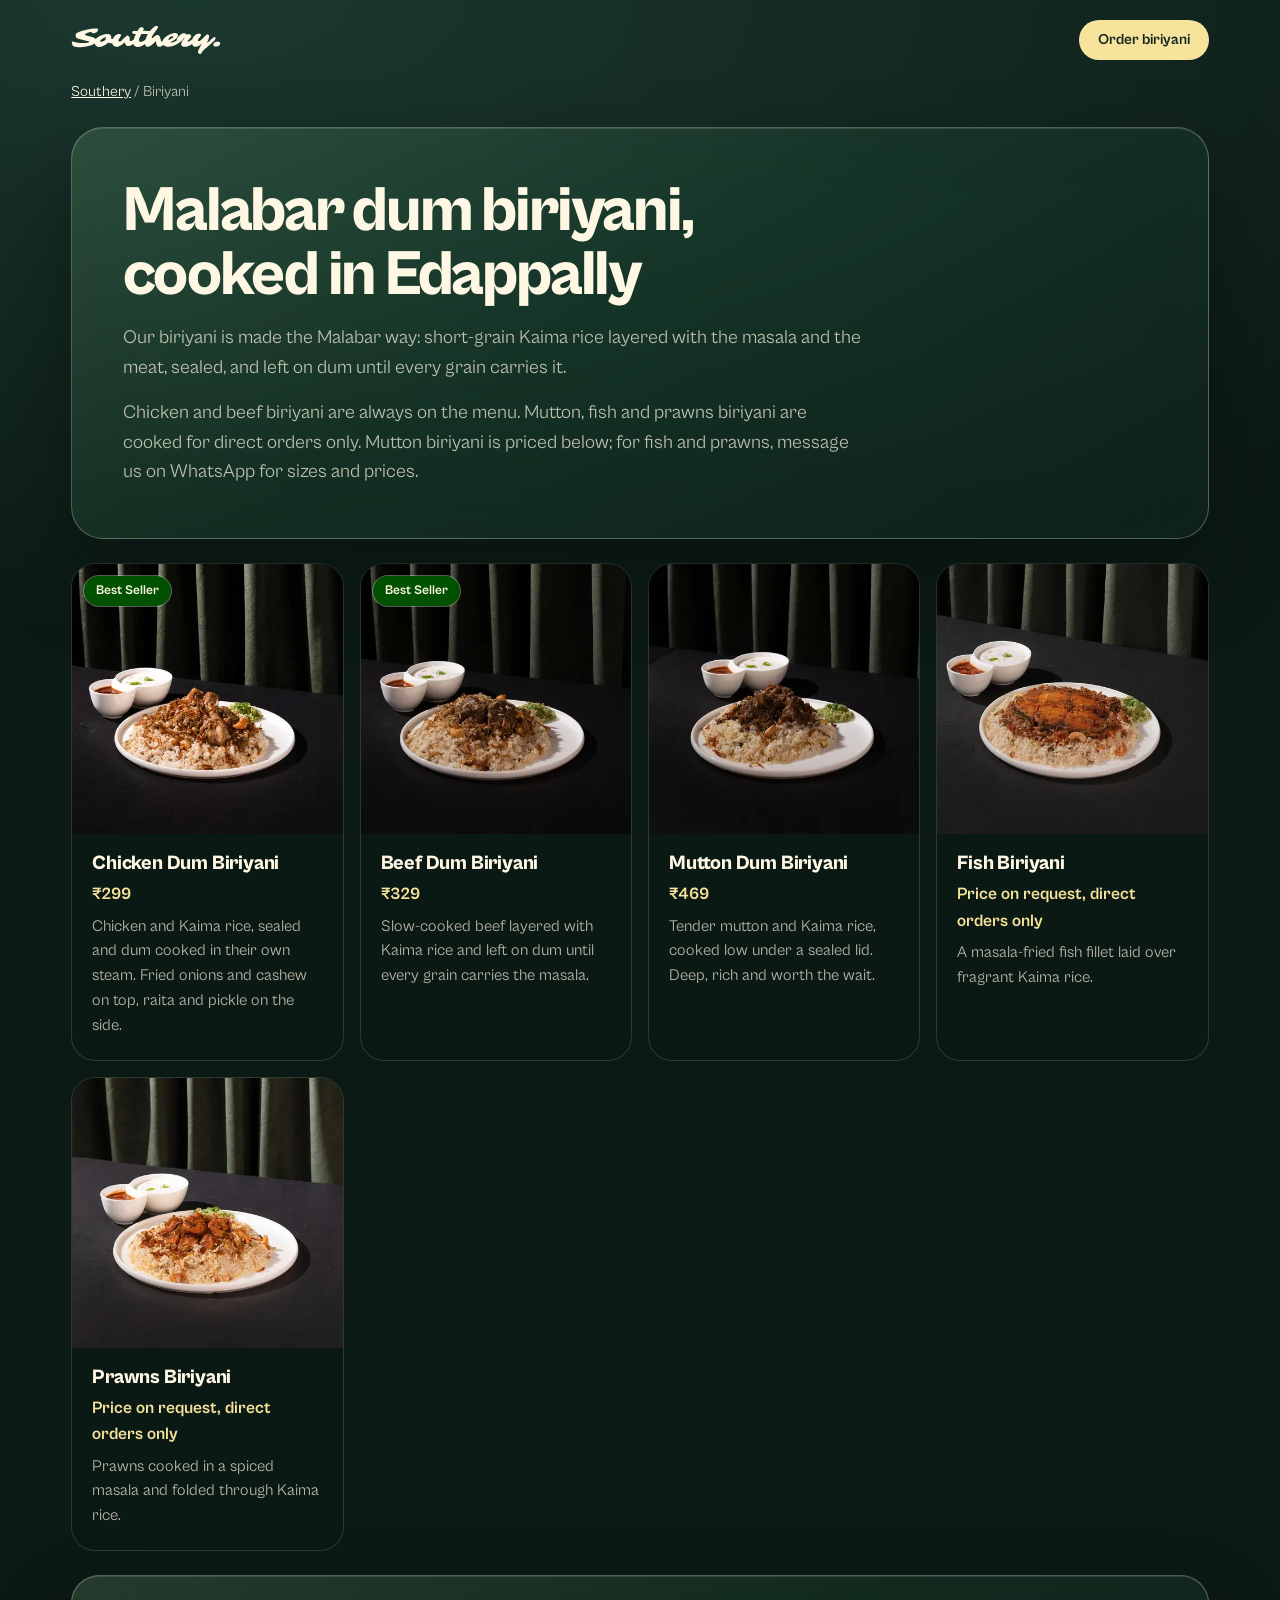
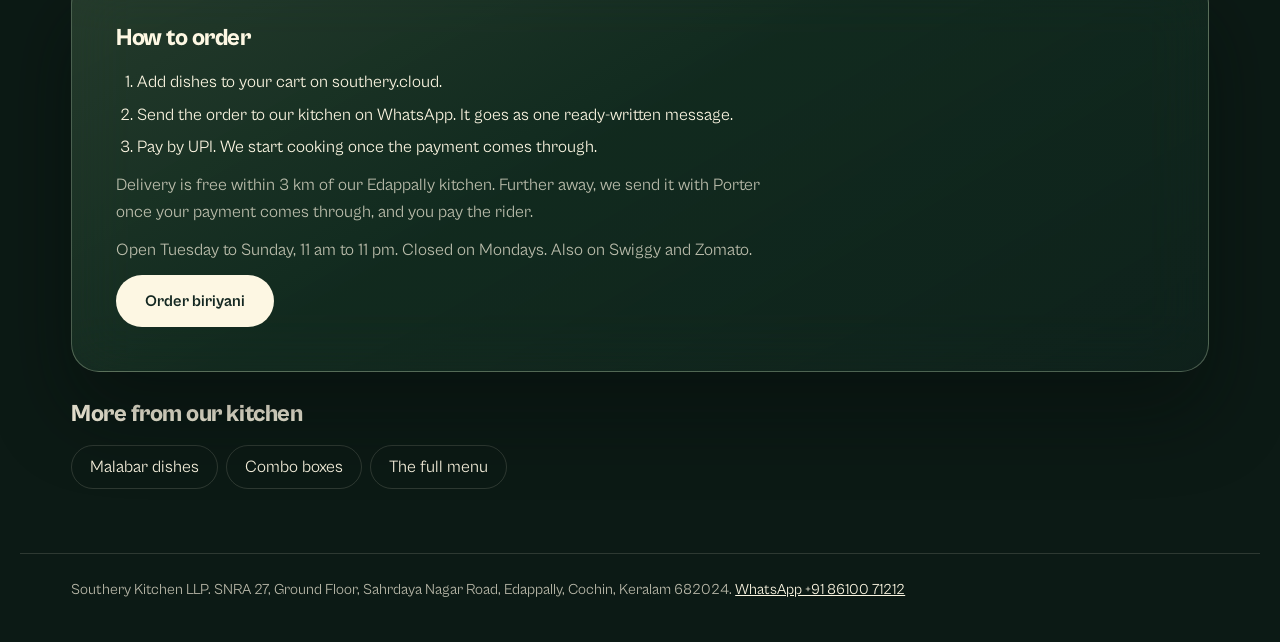
==== commit fa743878: "Final menu page; Mutton Dum Biriyani at ₹469; Chicken Fry name - Menu PDF page 3 replaced with the f" ====
--- a/biriyani.html
+++ b/biriyani.html
@@ -21,18 +21,18 @@
 <link rel="preload" href="/assets/fonts/cabinet-800.woff2" as="font" type="font/woff2" crossorigin>
 <link rel="stylesheet" href="/styles.css">
 <script type="application/ld+json">{"@context":"https://schema.org","@type":"BreadcrumbList","itemListElement":[{"@type":"ListItem","position":1,"name":"Southery","item":"https://southery.cloud/"},{"@type":"ListItem","position":2,"name":"Biriyani","item":"https://southery.cloud/biriyani"}]}</script>
-<script type="application/ld+json">{"@context":"https://schema.org","@type":"MenuSection","name":"Biriyani","url":"https://southery.cloud/biriyani","isPartOf":{"@type":"Menu","@id":"https://southery.cloud/#southery-menu"},"hasMenuItem":[{"@type":"MenuItem","name":"Chicken Dum Biriyani","description":"Chicken and Kaima rice, sealed and dum cooked in their own steam. Fried onions and cashew on top, raita and pickle on the side.","url":"https://southery.cloud/biriyani#chicken-dum-biriyani","offers":{"@type":"Offer","price":"299","priceCurrency":"INR"},"image":"https://southery.cloud/assets/photos/chicken-dum-biriyani.jpg"},{"@type":"MenuItem","name":"Beef Dum Biriyani","description":"Slow-cooked beef layered with Kaima rice and left on dum until every grain carries the masala.","url":"https://southery.cloud/biriyani#beef-dum-biriyani","offers":{"@type":"Offer","price":"329","priceCurrency":"INR"},"image":"https://southery.cloud/assets/photos/beef-dum-biriyani.jpg"},{"@type":"MenuItem","name":"Mutton Dum Biriyani","description":"Tender mutton and Kaima rice, cooked low under a sealed lid. Deep, rich and worth the wait.","url":"https://southery.cloud/biriyani#mutton-dum-biriyani","image":"https://southery.cloud/assets/photos/mutton-dum-biriyani.jpg"},{"@type":"MenuItem","name":"Fish Biriyani","description":"A masala-fried fish fillet laid over fragrant Kaima rice.","url":"https://southery.cloud/biriyani#fish-biriyani","image":"https://southery.cloud/assets/photos/fish-biriyani.jpg"},{"@type":"MenuItem","name":"Prawns Biriyani","description":"Prawns cooked in a spiced masala and folded through Kaima rice.","url":"https://southery.cloud/biriyani#prawns-biriyani","image":"https://southery.cloud/assets/photos/prawns-biriyani.jpg"}]}</script>
+<script type="application/ld+json">{"@context":"https://schema.org","@type":"MenuSection","name":"Biriyani","url":"https://southery.cloud/biriyani","isPartOf":{"@type":"Menu","@id":"https://southery.cloud/#southery-menu"},"hasMenuItem":[{"@type":"MenuItem","name":"Chicken Dum Biriyani","description":"Chicken and Kaima rice, sealed and dum cooked in their own steam. Fried onions and cashew on top, raita and pickle on the side.","url":"https://southery.cloud/biriyani#chicken-dum-biriyani","offers":{"@type":"Offer","price":"299","priceCurrency":"INR"},"image":"https://southery.cloud/assets/photos/chicken-dum-biriyani.jpg"},{"@type":"MenuItem","name":"Beef Dum Biriyani","description":"Slow-cooked beef layered with Kaima rice and left on dum until every grain carries the masala.","url":"https://southery.cloud/biriyani#beef-dum-biriyani","offers":{"@type":"Offer","price":"329","priceCurrency":"INR"},"image":"https://southery.cloud/assets/photos/beef-dum-biriyani.jpg"},{"@type":"MenuItem","name":"Mutton Dum Biriyani","description":"Tender mutton and Kaima rice, cooked low under a sealed lid. Deep, rich and worth the wait.","url":"https://southery.cloud/biriyani#mutton-dum-biriyani","offers":{"@type":"Offer","price":"469","priceCurrency":"INR"},"image":"https://southery.cloud/assets/photos/mutton-dum-biriyani.jpg"},{"@type":"MenuItem","name":"Fish Biriyani","description":"A masala-fried fish fillet laid over fragrant Kaima rice.","url":"https://southery.cloud/biriyani#fish-biriyani","image":"https://southery.cloud/assets/photos/fish-biriyani.jpg"},{"@type":"MenuItem","name":"Prawns Biriyani","description":"Prawns cooked in a spiced masala and folded through Kaima rice.","url":"https://southery.cloud/biriyani#prawns-biriyani","image":"https://southery.cloud/assets/photos/prawns-biriyani.jpg"}]}</script>
 </head>
 <body class="dp">
 <a class="skip" href="#dishes">Skip to the dishes</a>
 <header class="dp-top wrap"><a href="/" class="dp-top__logo"><img src="/assets/logo/southery-script-ivory.svg" alt="Southery home" width="150" height="30"></a><a class="btn btn--gold btn--sm" href="/#menu-biriyani">Order biriyani</a></header>
 <main class="wrap dp-main">
 <nav class="dp-crumbs" aria-label="Breadcrumb"><a href="/">Southery</a> <span aria-hidden="true">/</span> <span aria-current="page">Biriyani</span></nav>
-<section class="pane dp-intro" aria-labelledby="dp-title"><h1 id="dp-title" class="h2">Malabar dum biriyani, cooked in Edappally</h1><p>Our biriyani is made the Malabar way: short-grain Kaima rice layered with the masala and the meat, sealed, and left on dum until every grain carries it.</p><p>Chicken and beef biriyani are always on the menu. Mutton, fish and prawns biriyani are cooked for direct orders only, so message us on WhatsApp for sizes and prices.</p></section>
+<section class="pane dp-intro" aria-labelledby="dp-title"><h1 id="dp-title" class="h2">Malabar dum biriyani, cooked in Edappally</h1><p>Our biriyani is made the Malabar way: short-grain Kaima rice layered with the masala and the meat, sealed, and left on dum until every grain carries it.</p><p>Chicken and beef biriyani are always on the menu. Mutton, fish and prawns biriyani are cooked for direct orders only. Mutton biriyani is priced below; for fish and prawns, message us on WhatsApp for sizes and prices.</p></section>
 <section id="dishes" class="dp-dishes" aria-label="Biriyani">
 <article class="dp-dish" id="chicken-dum-biriyani"><div class="dp-dish__photo"><picture><source type="image/webp" srcset="/assets/photos/chicken-dum-biriyani-480.webp 480w, /assets/photos/chicken-dum-biriyani-720.webp 720w" sizes="(max-width: 560px) 92vw, 360px"><img src="/assets/photos/chicken-dum-biriyani.jpg" alt="Chicken Dum Biriyani" width="720" height="720" decoding="async"></picture><span class="dish__tag dish__tag--best">Best Seller</span></div><div class="dp-dish__body"><h3>Chicken Dum Biriyani</h3><p class="dp-dish__price">₹299</p><p>Chicken and Kaima rice, sealed and dum cooked in their own steam. Fried onions and cashew on top, raita and pickle on the side.</p></div></article>
 <article class="dp-dish" id="beef-dum-biriyani"><div class="dp-dish__photo"><picture><source type="image/webp" srcset="/assets/photos/beef-dum-biriyani-480.webp 480w, /assets/photos/beef-dum-biriyani-720.webp 720w" sizes="(max-width: 560px) 92vw, 360px"><img src="/assets/photos/beef-dum-biriyani.jpg" alt="Beef Dum Biriyani" width="720" height="720" decoding="async"></picture><span class="dish__tag dish__tag--best">Best Seller</span></div><div class="dp-dish__body"><h3>Beef Dum Biriyani</h3><p class="dp-dish__price">₹329</p><p>Slow-cooked beef layered with Kaima rice and left on dum until every grain carries the masala.</p></div></article>
-<article class="dp-dish" id="mutton-dum-biriyani"><div class="dp-dish__photo"><picture><source type="image/webp" srcset="/assets/photos/mutton-dum-biriyani-480.webp 480w, /assets/photos/mutton-dum-biriyani-720.webp 720w" sizes="(max-width: 560px) 92vw, 360px"><img src="/assets/photos/mutton-dum-biriyani.jpg" alt="Mutton Dum Biriyani" width="720" height="720" decoding="async"></picture></div><div class="dp-dish__body"><h3>Mutton Dum Biriyani</h3><p class="dp-dish__price">Price on request, direct orders only</p><p>Tender mutton and Kaima rice, cooked low under a sealed lid. Deep, rich and worth the wait.</p></div></article>
+<article class="dp-dish" id="mutton-dum-biriyani"><div class="dp-dish__photo"><picture><source type="image/webp" srcset="/assets/photos/mutton-dum-biriyani-480.webp 480w, /assets/photos/mutton-dum-biriyani-720.webp 720w" sizes="(max-width: 560px) 92vw, 360px"><img src="/assets/photos/mutton-dum-biriyani.jpg" alt="Mutton Dum Biriyani" width="720" height="720" decoding="async"></picture></div><div class="dp-dish__body"><h3>Mutton Dum Biriyani</h3><p class="dp-dish__price">₹469</p><p>Tender mutton and Kaima rice, cooked low under a sealed lid. Deep, rich and worth the wait.</p></div></article>
 <article class="dp-dish" id="fish-biriyani"><div class="dp-dish__photo"><picture><source type="image/webp" srcset="/assets/photos/fish-biriyani-480.webp 480w, /assets/photos/fish-biriyani-720.webp 720w" sizes="(max-width: 560px) 92vw, 360px"><img src="/assets/photos/fish-biriyani.jpg" alt="Fish Biriyani" width="720" height="720" loading="lazy" decoding="async"></picture></div><div class="dp-dish__body"><h3>Fish Biriyani</h3><p class="dp-dish__price">Price on request, direct orders only</p><p>A masala-fried fish fillet laid over fragrant Kaima rice.</p></div></article>
 <article class="dp-dish" id="prawns-biriyani"><div class="dp-dish__photo"><picture><source type="image/webp" srcset="/assets/photos/prawns-biriyani-480.webp 480w, /assets/photos/prawns-biriyani-720.webp 720w" sizes="(max-width: 560px) 92vw, 360px"><img src="/assets/photos/prawns-biriyani.jpg" alt="Prawns Biriyani" width="720" height="720" loading="lazy" decoding="async"></picture></div><div class="dp-dish__body"><h3>Prawns Biriyani</h3><p class="dp-dish__price">Price on request, direct orders only</p><p>Prawns cooked in a spiced masala and folded through Kaima rice.</p></div></article>
 </section>
--- a/styles.css
+++ b/styles.css
@@ -189,7 +189,7 @@
 .footer__inner { display: grid; grid-template-columns: auto 1fr auto; align-items: center; gap: 16px 48px; }
 .footer__inner img { height: 34px; width: auto; }
 .footer__line { color: var(--ivory-soft); }
-.footer__links { display: flex; gap: 28px; }
+.footer__links { display: flex; flex-wrap: wrap; gap: 12px 28px; }
 .footer__links a { text-decoration: none; font-weight: 500; }
 .footer__links a:hover { color: var(--gold); }
 .footer__legal { grid-column: 1 / -1; font-size: 13px; color: var(--ivory-soft); }
@@ -588,3 +588,8 @@
   .dp-dish__body p:last-child { font-size: 15px; }
 }
 .menu-snapshot h3 a { color: inherit; }
+
+/* ---------- Menu PDF dialog (reuses the sheet) ---------- */
+.menu-dl__preview { background: var(--green-deep); padding: 20px 20px 0; }
+.menu-dl__preview img { display: block; width: 100%; height: auto; border-radius: 10px; box-shadow: 0 12px 30px rgba(0,0,0,0.35); }
+.menu-dl .sheet__foot .btn { flex: 1; }
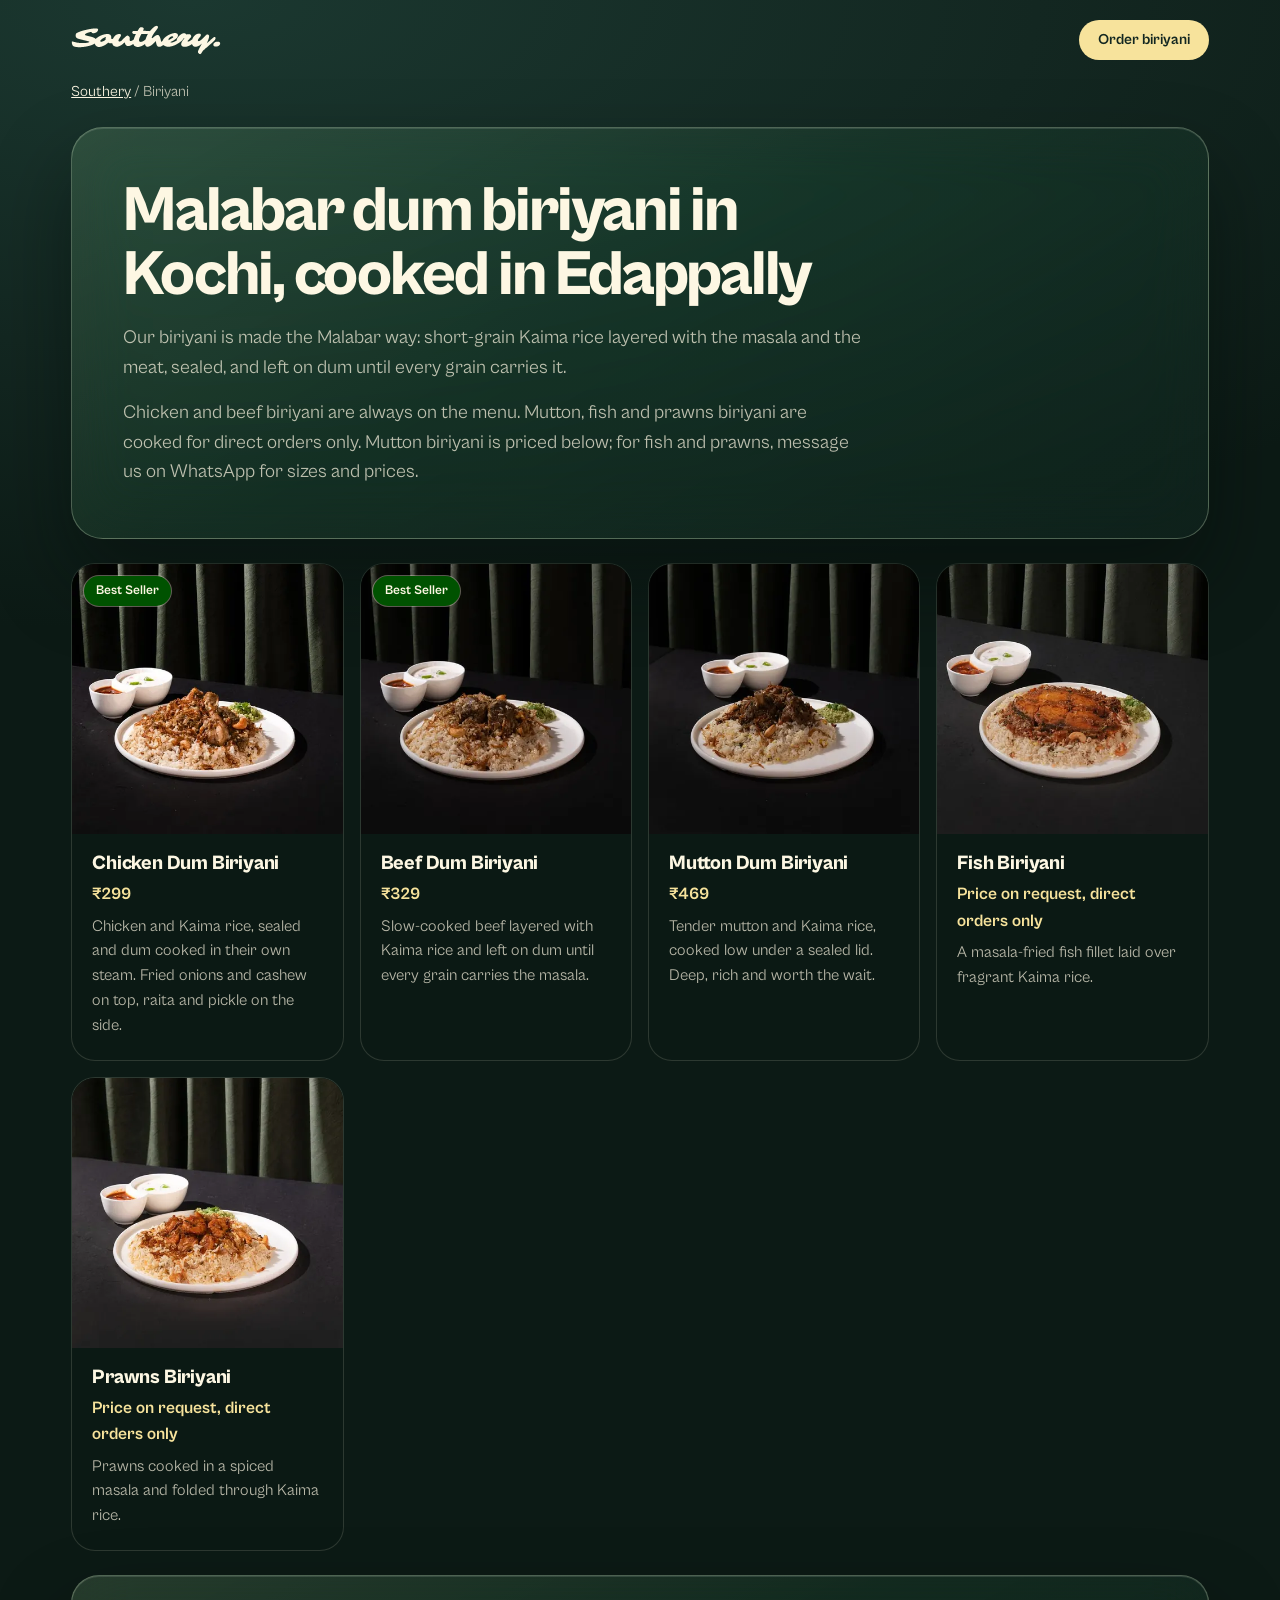
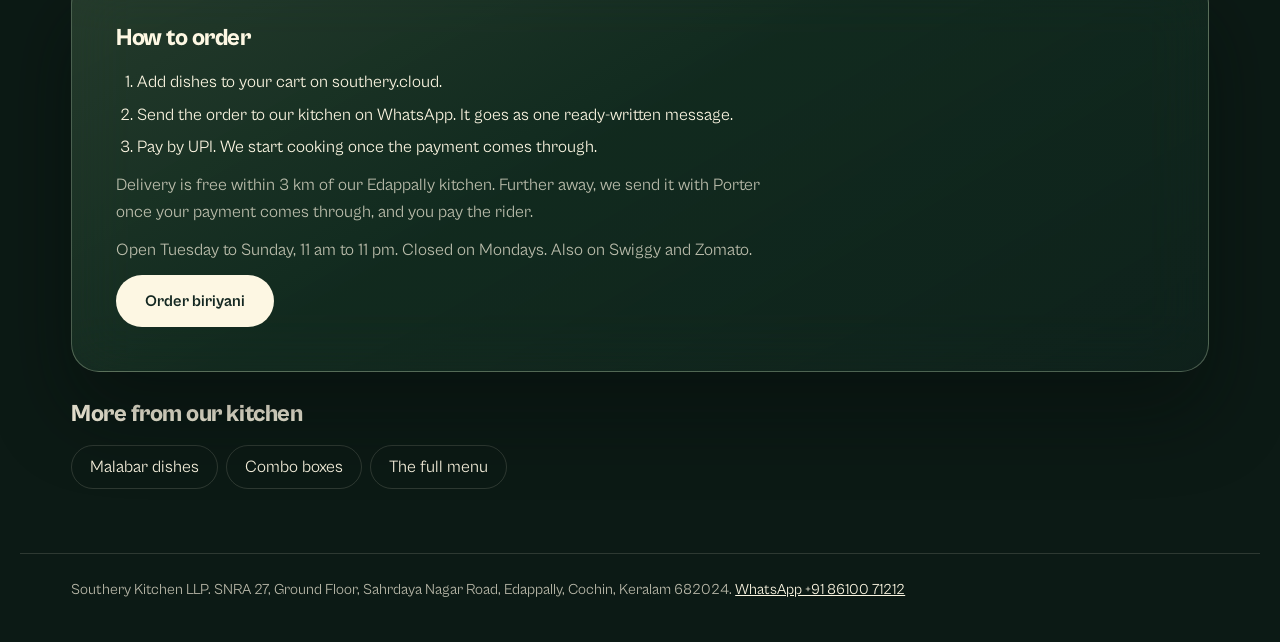
==== commit a21ba458: "Search wording: Southery as a Malabar cloud kitchen in Edappally, Kochi - Home page title and descri" ====
--- a/biriyani.html
+++ b/biriyani.html
@@ -4,7 +4,7 @@
 <head>
 <meta charset="utf-8">
 <meta name="viewport" content="width=device-width, initial-scale=1, viewport-fit=cover">
-<title>Malabar dum biriyani in Edappally, Kochi — Southery</title>
+<title>Malabar dum biriyani in Kochi — Southery, Edappally</title>
 <meta name="description" content="Chicken and beef dum biriyani on Kaima rice, with mutton, fish and prawns biriyani on direct orders. Cooked in our Edappally kitchen and delivered across Kochi.">
 <link rel="canonical" href="https://southery.cloud/biriyani">
 <meta name="theme-color" content="#132721">
@@ -14,7 +14,7 @@
 <meta property="og:site_name" content="Southery">
 <meta property="og:locale" content="en_IN">
 <meta property="og:url" content="https://southery.cloud/biriyani">
-<meta property="og:title" content="Malabar dum biriyani, cooked in Edappally — Southery">
+<meta property="og:title" content="Malabar dum biriyani in Kochi, cooked in Edappally — Southery">
 <meta property="og:description" content="Chicken and beef dum biriyani on Kaima rice, with mutton, fish and prawns biriyani on direct orders. Cooked in our Edappally kitchen and delivered across Kochi.">
 <meta property="og:image" content="https://southery.cloud/assets/photos/og-southery.jpg">
 <meta name="twitter:card" content="summary_large_image">
@@ -28,7 +28,7 @@
 <header class="dp-top wrap"><a href="/" class="dp-top__logo"><img src="/assets/logo/southery-script-ivory.svg" alt="Southery home" width="150" height="30"></a><a class="btn btn--gold btn--sm" href="/#menu-biriyani">Order biriyani</a></header>
 <main class="wrap dp-main">
 <nav class="dp-crumbs" aria-label="Breadcrumb"><a href="/">Southery</a> <span aria-hidden="true">/</span> <span aria-current="page">Biriyani</span></nav>
-<section class="pane dp-intro" aria-labelledby="dp-title"><h1 id="dp-title" class="h2">Malabar dum biriyani, cooked in Edappally</h1><p>Our biriyani is made the Malabar way: short-grain Kaima rice layered with the masala and the meat, sealed, and left on dum until every grain carries it.</p><p>Chicken and beef biriyani are always on the menu. Mutton, fish and prawns biriyani are cooked for direct orders only. Mutton biriyani is priced below; for fish and prawns, message us on WhatsApp for sizes and prices.</p></section>
+<section class="pane dp-intro" aria-labelledby="dp-title"><h1 id="dp-title" class="h2">Malabar dum biriyani in Kochi, cooked in Edappally</h1><p>Our biriyani is made the Malabar way: short-grain Kaima rice layered with the masala and the meat, sealed, and left on dum until every grain carries it.</p><p>Chicken and beef biriyani are always on the menu. Mutton, fish and prawns biriyani are cooked for direct orders only. Mutton biriyani is priced below; for fish and prawns, message us on WhatsApp for sizes and prices.</p></section>
 <section id="dishes" class="dp-dishes" aria-label="Biriyani">
 <article class="dp-dish" id="chicken-dum-biriyani"><div class="dp-dish__photo"><picture><source type="image/webp" srcset="/assets/photos/chicken-dum-biriyani-480.webp 480w, /assets/photos/chicken-dum-biriyani-720.webp 720w" sizes="(max-width: 560px) 92vw, 360px"><img src="/assets/photos/chicken-dum-biriyani.jpg" alt="Chicken Dum Biriyani" width="720" height="720" decoding="async"></picture><span class="dish__tag dish__tag--best">Best Seller</span></div><div class="dp-dish__body"><h3>Chicken Dum Biriyani</h3><p class="dp-dish__price">₹299</p><p>Chicken and Kaima rice, sealed and dum cooked in their own steam. Fried onions and cashew on top, raita and pickle on the side.</p></div></article>
 <article class="dp-dish" id="beef-dum-biriyani"><div class="dp-dish__photo"><picture><source type="image/webp" srcset="/assets/photos/beef-dum-biriyani-480.webp 480w, /assets/photos/beef-dum-biriyani-720.webp 720w" sizes="(max-width: 560px) 92vw, 360px"><img src="/assets/photos/beef-dum-biriyani.jpg" alt="Beef Dum Biriyani" width="720" height="720" decoding="async"></picture><span class="dish__tag dish__tag--best">Best Seller</span></div><div class="dp-dish__body"><h3>Beef Dum Biriyani</h3><p class="dp-dish__price">₹329</p><p>Slow-cooked beef layered with Kaima rice and left on dum until every grain carries the masala.</p></div></article>
--- a/styles.css
+++ b/styles.css
@@ -589,7 +589,18 @@
 }
 .menu-snapshot h3 a { color: inherit; }
 
-/* ---------- Menu PDF dialog (reuses the sheet) ---------- */
+/* ---------- Menu download dialog (reuses the sheet) ---------- */
 .menu-dl__preview { background: var(--green-deep); padding: 20px 20px 0; }
 .menu-dl__preview img { display: block; width: 100%; height: auto; border-radius: 10px; box-shadow: 0 12px 30px rgba(0,0,0,0.35); }
 .menu-dl .sheet__foot .btn { flex: 1; }
+
+/* ---------- Add to Home Screen dialog (reuses the sheet) ---------- */
+.install .sheet__panel { width: min(440px, 100%); }
+.install__body { padding: 32px 24px 8px; display: grid; justify-items: start; gap: 10px; }
+.install__icon { width: 72px; height: 72px; border-radius: 18px; box-shadow: 0 10px 24px rgba(0,0,0,0.35); margin-bottom: 6px; }
+.install__body h2 { font-size: 24px; font-weight: 800; letter-spacing: -0.02em; line-height: 1.15; padding-right: 40px; }
+.install__body p { font-size: 15px; line-height: 1.55; color: var(--ivory-soft); }
+.install__how { color: var(--ivory) !important; background: var(--green-deep); border-radius: 14px; padding: 12px 14px; width: 100%; }
+.install__how svg { width: 18px; height: 18px; vertical-align: -3px; margin: 0 2px; }
+.install .sheet__foot { flex-direction: column; align-items: stretch; gap: 10px; }
+.install [data-install-go]:disabled { opacity: 0.75; cursor: progress; }
